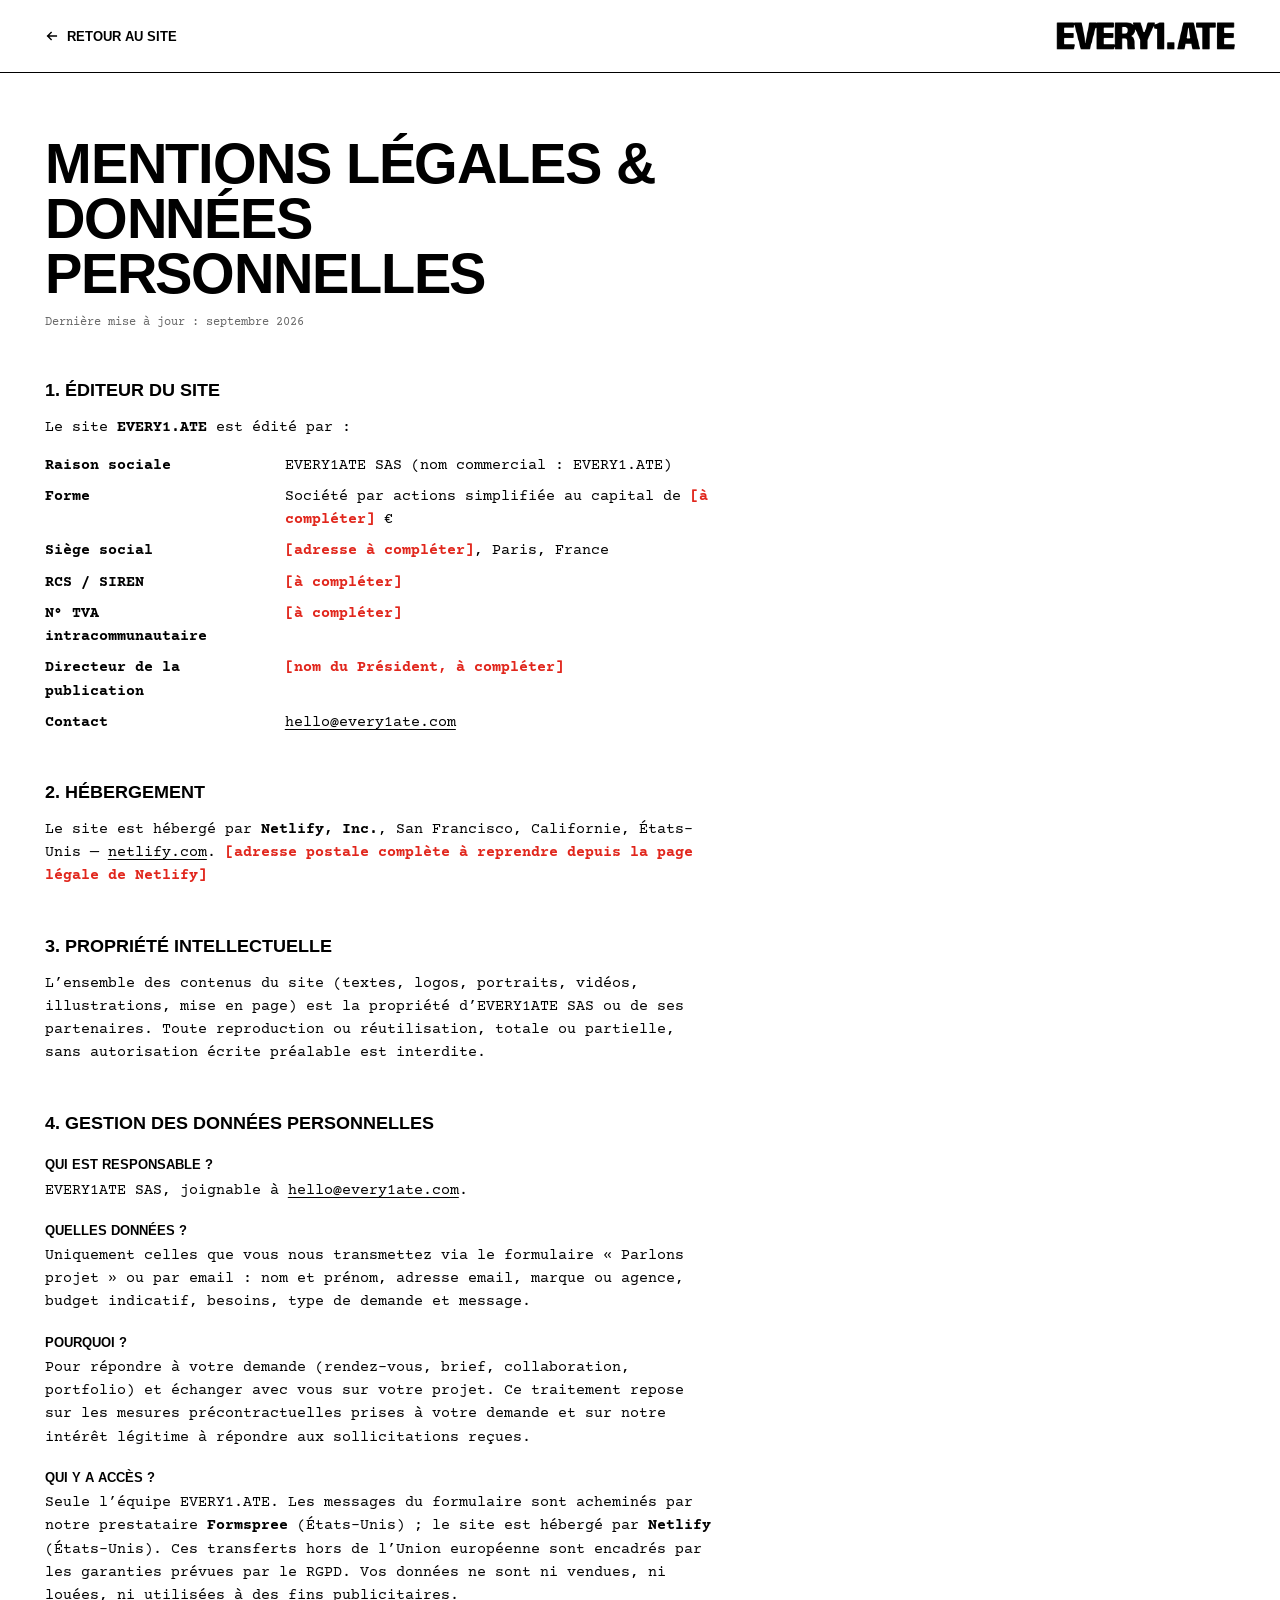
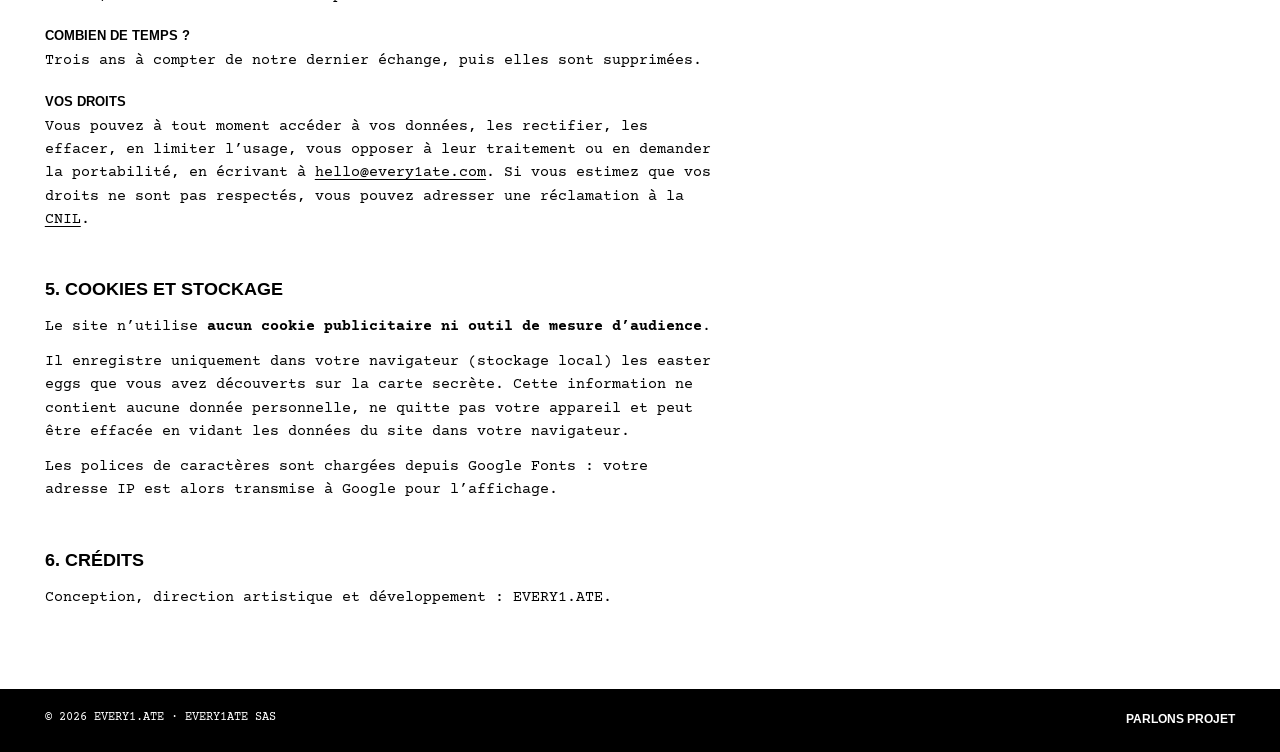
==== site/mentions-legales.html @ 23354b33 "Legal & privacy page, SEO/GEO foundations, optimized logos - mentions-legales.html (EVERY1ATE SAS, t" ====
<!DOCTYPE html>
<html lang="fr">
<head>
<meta charset="UTF-8">
<meta name="viewport" content="width=device-width, initial-scale=1.0, viewport-fit=cover">
<title>Mentions légales &amp; données personnelles — EVERY1.ATE</title>
<meta name="description" content="Mentions légales du site EVERY1.ATE (EVERY1ATE SAS) et politique de gestion des données personnelles.">
<meta name="robots" content="noindex, follow">
<link rel="canonical" href="https://every1ate.netlify.app/mentions-legales.html">
<meta name="theme-color" content="#000000">
<link rel="icon" type="image/png" href="assets/web/favicon-64.png">

<link rel="preconnect" href="https://fonts.googleapis.com">
<link rel="preconnect" href="https://fonts.gstatic.com" crossorigin>
<link href="https://fonts.googleapis.com/css2?family=Arimo:wght@400;700&family=Courier+Prime:wght@400;700&display=swap" rel="stylesheet">

<link rel="stylesheet" href="style.css">
</head>
<body class="legal-page">

<header class="legal-head">
  <a class="legal-back" href="./">
    <svg viewBox="0 0 16 16" aria-hidden="true" focusable="false"><path d="M13 8H3M7 4 3 8l4 4" fill="none" stroke="currentColor" stroke-width="1.6" stroke-linecap="square"/></svg>
    Retour au site
  </a>
  <a class="legal-logo" href="./"><img src="assets/web/logo-typo-b.webp" alt="EVERY1.ATE"></a>
</header>

<main class="legal">

  <h1>Mentions légales &amp; données personnelles</h1>
  <p class="legal-updated">Dernière mise à jour : septembre 2026</p>

  <section>
    <h2>1. Éditeur du site</h2>
    <p>Le site <strong>EVERY1.ATE</strong> est édité par :</p>
    <dl>
      <dt>Raison sociale</dt><dd>EVERY1ATE SAS (nom commercial : EVERY1.ATE)</dd>
      <dt>Forme</dt><dd>Société par actions simplifiée au capital de <span class="todo">[à compléter]</span> €</dd>
      <dt>Siège social</dt><dd><span class="todo">[adresse à compléter]</span>, Paris, France</dd>
      <dt>RCS / SIREN</dt><dd><span class="todo">[à compléter]</span></dd>
      <dt>N° TVA intracommunautaire</dt><dd><span class="todo">[à compléter]</span></dd>
      <dt>Directeur de la publication</dt><dd><span class="todo">[nom du Président, à compléter]</span></dd>
      <dt>Contact</dt><dd><a href="mailto:hello@every1ate.com">hello@every1ate.com</a></dd>
    </dl>
  </section>

  <section>
    <h2>2. Hébergement</h2>
    <p>Le site est hébergé par <strong>Netlify, Inc.</strong>, San Francisco, Californie, États-Unis — <a href="https://www.netlify.com" target="_blank" rel="noopener noreferrer">netlify.com</a>. <span class="todo">[adresse postale complète à reprendre depuis la page légale de Netlify]</span></p>
  </section>

  <section>
    <h2>3. Propriété intellectuelle</h2>
    <p>L’ensemble des contenus du site (textes, logos, portraits, vidéos, illustrations, mise en page) est la propriété d’EVERY1ATE SAS ou de ses partenaires. Toute reproduction ou réutilisation, totale ou partielle, sans autorisation écrite préalable est interdite.</p>
  </section>

  <section>
    <h2>4. Gestion des données personnelles</h2>

    <h3>Qui est responsable ?</h3>
    <p>EVERY1ATE SAS, joignable à <a href="mailto:hello@every1ate.com">hello@every1ate.com</a>.</p>

    <h3>Quelles données ?</h3>
    <p>Uniquement celles que vous nous transmettez via le formulaire « Parlons projet » ou par email : nom et prénom, adresse email, marque ou agence, budget indicatif, besoins, type de demande et message.</p>

    <h3>Pourquoi ?</h3>
    <p>Pour répondre à votre demande (rendez-vous, brief, collaboration, portfolio) et échanger avec vous sur votre projet. Ce traitement repose sur les mesures précontractuelles prises à votre demande et sur notre intérêt légitime à répondre aux sollicitations reçues.</p>

    <h3>Qui y a accès ?</h3>
    <p>Seule l’équipe EVERY1.ATE. Les messages du formulaire sont acheminés par notre prestataire <strong>Formspree</strong> (États-Unis) ; le site est hébergé par <strong>Netlify</strong> (États-Unis). Ces transferts hors de l’Union européenne sont encadrés par les garanties prévues par le RGPD. Vos données ne sont ni vendues, ni louées, ni utilisées à des fins publicitaires.</p>

    <h3>Combien de temps ?</h3>
    <p>Trois ans à compter de notre dernier échange, puis elles sont supprimées.</p>

    <h3>Vos droits</h3>
    <p>Vous pouvez à tout moment accéder à vos données, les rectifier, les effacer, en limiter l’usage, vous opposer à leur traitement ou en demander la portabilité, en écrivant à <a href="mailto:hello@every1ate.com">hello@every1ate.com</a>. Si vous estimez que vos droits ne sont pas respectés, vous pouvez adresser une réclamation à la <a href="https://www.cnil.fr" target="_blank" rel="noopener noreferrer">CNIL</a>.</p>
  </section>

  <section>
    <h2>5. Cookies et stockage</h2>
    <p>Le site n’utilise <strong>aucun cookie publicitaire ni outil de mesure d’audience</strong>.</p>
    <p>Il enregistre uniquement dans votre navigateur (stockage local) les easter eggs que vous avez découverts sur la carte secrète. Cette information ne contient aucune donnée personnelle, ne quitte pas votre appareil et peut être effacée en vidant les données du site dans votre navigateur.</p>
    <p>Les polices de caractères sont chargées depuis Google Fonts : votre adresse IP est alors transmise à Google pour l’affichage.</p>
  </section>

  <section>
    <h2>6. Crédits</h2>
    <p>Conception, direction artistique et développement : EVERY1.ATE.</p>
  </section>

</main>

<footer class="legal-foot">
  <p>© 2026 EVERY1.ATE · EVERY1ATE SAS</p>
  <a href="./#contact">Parlons projet</a>
</footer>

</body>
</html>
---- site/style.css ----
/* =========================================================
   EVERY1.ATE — STYLE
   Desktop = référence (> 480px)
   Mobile  = composition dédiée (<= 480px)
   ---------------------------------------------------------
   0. Base
   1. Hero
   2. Notre approche
   3. Transition EVERY1.ATE
   4. Footer + Marquee
   5. Formulaire
   6. Tablette (481px – 900px)
   7. Mobile (<= 480px)
   ========================================================= */


/* =========================================================
   0. BASE
   ========================================================= */

:root {
  --black: #000;
  --white: #fff;
  --cream: #f2f0ea;

  --font-title: "Arimo", Arial, Helvetica, sans-serif;
  --font-text: "Courier Prime", "Courier New", Courier, monospace;

  --gutter: clamp(20px, 3.5vw, 56px);
  --ease: cubic-bezier(.22, 1, .36, 1);

  /* Durées d'animation : courtes, pour guider sans ralentir */
  --t-fast: 200ms;
  --t-base: 300ms;

  /* Accents : fluo = action / attention · rouge = stylo */
  --fluo: #fff234;

  /* Texture papier (grain + légèrement froissé), générée en SVG : aucun fichier image */
  --paper: url("data:image/svg+xml,%3Csvg%20xmlns%3D'http%3A%2F%2Fwww.w3.org%2F2000%2Fsvg'%20width%3D'700'%20height%3D'700'%3E%3Cfilter%20id%3D'c'%20x%3D'0'%20y%3D'0'%20width%3D'100%25'%20height%3D'100%25'%20color-interpolation-filters%3D'sRGB'%3E%3CfeTurbulence%20type%3D'fractalNoise'%20baseFrequency%3D'.006'%20numOctaves%3D'5'%20seed%3D'11'%20stitchTiles%3D'stitch'%20result%3D't'%2F%3E%3CfeDiffuseLighting%20in%3D't'%20lighting-color%3D'%23fff'%20surfaceScale%3D'60'%3E%3CfeDistantLight%20azimuth%3D'225'%20elevation%3D'55'%2F%3E%3C%2FfeDiffuseLighting%3E%3CfeComponentTransfer%3E%3CfeFuncR%20type%3D'linear'%20slope%3D'0.1'%20intercept%3D'0.89'%2F%3E%3CfeFuncG%20type%3D'linear'%20slope%3D'0.1'%20intercept%3D'0.89'%2F%3E%3CfeFuncB%20type%3D'linear'%20slope%3D'0.1'%20intercept%3D'0.878'%2F%3E%3C%2FfeComponentTransfer%3E%3C%2Ffilter%3E%3Cfilter%20id%3D'g'%20x%3D'0'%20y%3D'0'%20width%3D'100%25'%20height%3D'100%25'%20color-interpolation-filters%3D'sRGB'%3E%3CfeTurbulence%20type%3D'fractalNoise'%20baseFrequency%3D'.8'%20numOctaves%3D'2'%20seed%3D'3'%20stitchTiles%3D'stitch'%2F%3E%3CfeColorMatrix%20values%3D'0%200%200%200%200%20%200%200%200%200%200%20%200%200%200%200%200%20%20-1%200%200%200%20.6'%2F%3E%3C%2Ffilter%3E%3Crect%20width%3D'700'%20height%3D'700'%20filter%3D'url(%23c)'%2F%3E%3Crect%20width%3D'700'%20height%3D'700'%20filter%3D'url(%23g)'%20opacity%3D'0.14'%2F%3E%3C%2Fsvg%3E") 0 0 / 700px 700px;
  --paper-color: #f4f3ef;
  --pen: #e1261c;
  --mark: var(--fluo);
  --font-hand: "Caveat", "Comic Sans MS", cursive;
}

*,
*::before,
*::after {
  box-sizing: border-box;
}

html {
  -webkit-text-size-adjust: 100%;
  text-size-adjust: 100%;
}

body {
  margin: 0;
  background: var(--white);
  color: var(--black);
  font-family: var(--font-text);
  -webkit-font-smoothing: antialiased;
  /* "clip" coupe le débordement horizontal SANS casser position: sticky */
  overflow-x: clip;
}

img,
video {
  display: block;
  max-width: 100%;
}

h1, h2, h3, p, ul {
  margin: 0;
  padding: 0;
  font-weight: inherit;
  font-size: inherit;
}

ul {
  list-style: none;
}

a {
  color: inherit;
  text-decoration: none;
}

button {
  font: inherit;
  color: inherit;
  background: none;
  border: 0;
  padding: 0;
  cursor: pointer;
}

:focus-visible {
  outline: 1px solid currentColor;
  outline-offset: 4px;
}

/* Texte lu par Google et les lecteurs d'écran, invisible à l'œil */
.sr-only {
  position: absolute;
  width: 1px;
  height: 1px;
  margin: -1px;
  padding: 0;
  overflow: hidden;
  clip: rect(0 0 0 0);
  white-space: nowrap;
  border: 0;
}

body.e1-form-open {
  overflow: hidden;
}

/* Flèche vectorielle (remplace le caractère ↗, affiché en emoji sur iPhone) */
.i-arrow {
  display: inline-block;
  width: .72em;
  height: .72em;
  margin-left: .28em;
  vertical-align: .02em;
  transition: transform var(--t-fast) var(--ease);
}

/* --- Indicateur de défilement --- */
.scroll-progress {
  position: fixed;
  top: 0;
  left: 0;
  z-index: 900;
  width: 100%;
  height: 3px;
  background: #fff234;
  mix-blend-mode: normal;
  transform: scaleX(0);
  transform-origin: 0 50%;
  pointer-events: none;
}

/* --- Apparition au scroll (une seule fois, discrète) --- */
@media (prefers-reduced-motion: no-preference) {
  .js [data-reveal] {
    opacity: 0;
    transform: translateY(14px);
    transition: opacity var(--t-base) ease, transform var(--t-base) var(--ease);
  }
  .js [data-reveal].is-in {
    opacity: 1;
    transform: none;
  }
}


/* =========================================================
   1. HERO
   ========================================================= */

.hero {
  position: relative;
  height: 100vh;
  height: 100svh;
  background: var(--black);
  color: var(--white);
}

.hero-stage {
  position: sticky;
  top: 0;
  height: 100vh;
  height: 100svh;
  overflow: hidden;
}

.hero-video::-webkit-media-controls,
.hero-video::-webkit-media-controls-start-playback-button,
.hero-video::-webkit-media-controls-overlay-play-button {
  display: none !important;
  -webkit-appearance: none;
}

.hero-video {
  position: absolute;
  inset: 0;
  width: 100%;
  height: 100%;
  object-fit: cover;
  pointer-events: none;
}

/* --- Effet négatif ---
   Logos, textes et CTA s'inversent selon la vidéo derrière eux.
   Appliqué aux CONTENEURS : un enfant d'un bloc avec z-index
   serait isolé de la vidéo et l'effet ne fonctionnerait pas. */

.hero-top,
.hero-logo,
.hero-statement,
.m-icon,
.m-typo {
  mix-blend-mode: difference;
}

/* --- Top bar --- */

.hero-top {
  position: absolute;
  top: 0;
  left: 0;
  right: 0;
  z-index: 3;
  display: flex;
  justify-content: space-between;
  align-items: flex-start;
  padding: clamp(18px, 2.2vw, 36px) var(--gutter) 0;
  font-family: var(--font-text);
  font-size: clamp(12px, 1vw, 16px);
  line-height: 1.3;
  text-transform: uppercase;
}

.hero-open {
  font-weight: 700;
  white-space: nowrap;
}

.hero-clock {
  padding-top: .7em;
  letter-spacing: .04em;
  white-space: pre;
}

/* --- Logo desktop --- */

.hero-logo {
  display: block;
  position: absolute;
  top: 50%;
  left: 50%;
  z-index: 2;
  width: clamp(150px, 12vw, 230px);
  transform: translate(-50%, -50%);
  text-align: center;
}

.hero-logo img {
  width: 100%;
  height: auto;
}

.hero-tagline {
  margin-top: .8em;
  font-family: var(--font-text);
  font-size: clamp(8px, .62vw, 11px);
  letter-spacing: .02em;
  white-space: nowrap;
}

/* --- Éléments mobiles : cachés sur desktop --- */

.m-icon,
.m-typo,
.m-bar {
  display: none;
}

/* --- Bas du hero --- */

.hero-bottom {
  position: absolute;
  left: 0;
  right: 0;
  bottom: 0;
  /* pas de z-index : sinon le statement serait isolé de la vidéo */
  display: flex;
  justify-content: space-between;
  align-items: flex-end;
  gap: 40px;
  padding: 0 var(--gutter) clamp(50px, 4vw, 70px);
}

.hero-statement {
  max-width: 54vw;
  font-family: var(--font-title);
  font-size: clamp(20px, 2.05vw, 34px);
  font-weight: 700;
  line-height: 1.08;
  letter-spacing: -.01em;
  text-transform: uppercase;
}

/* CTA principal : bouton blanc, texte noir gras, aucun arrondi.
   Survol : il passe en négatif (fond transparent, contour et texte blancs).
   Au scroll, il se détache et devient le CTA flottant (voir JS). */
.hero-cta {
  flex-shrink: 0;
  display: inline-flex;
  align-items: center;
  padding: .55em .8em .5em;
  border: 1px solid var(--white);
  border-radius: 0;
  background: var(--white);
  color: var(--black);
  font-family: var(--font-title);
  font-size: clamp(17px, 1.6vw, 26px);
  font-weight: 700;
  line-height: 1;
  text-transform: uppercase;
  white-space: nowrap;
}

.hero-cta:hover {
  background: transparent;
  color: var(--white);
}

/* Le bouton du hero s'efface quand sa version flottante prend le relais */
.hero-cta.is-detached {
  visibility: hidden;
}

.hero-cta:hover .i-arrow,
#e1-submit:hover .i-arrow {
  transform: translate(2px, -2px);
}

/* Retour visuel à l'appui (mobile compris) */
.hero-cta:active,
#e1-submit:active,
.e1-service:active span {
  transform: scale(.97);
}

.hero-cta,
#e1-submit {
  transition: background var(--t-fast) ease, color var(--t-fast) ease,
              transform 120ms ease, opacity var(--t-fast) ease;
}


/* =========================================================
   2. NOTRE APPROCHE
   ========================================================= */

.details {
  display: grid;
  grid-template-columns: minmax(0, 27fr) minmax(0, 21fr) minmax(0, 53fr);
  column-gap: clamp(40px, 6.3vw, 110px);
  padding: clamp(50px, 3.6vw, 64px) var(--gutter) clamp(70px, 6vw, 110px);
}

.col-title {
  margin-bottom: 1.1em;
  font-family: var(--font-title);
  font-size: clamp(19px, 1.65vw, 28px);
  font-weight: 700;
  line-height: 1;
  letter-spacing: -.01em;
  text-transform: uppercase;
}

.approche-text {
  font-size: clamp(13px, 1.02vw, 17px);
  line-height: 1.28;
}

.approche-text + .approche-text,
.note + .approche-text {
  margin-top: 1.28em;
}

/* --- Stylo rouge : entourer / souligner (tracé qui se dessine) --- */
.pen {
  position: relative;
  white-space: nowrap;
}

.pen-svg {
  position: absolute;
  left: -.35em;
  right: -.35em;
  top: -.32em;
  bottom: -.3em;
  width: calc(100% + .7em);
  height: calc(100% + .62em);
  overflow: visible;
  pointer-events: none;
}

.pen-svg-under {
  top: auto;
  bottom: -.38em;
  left: -.1em;
  width: calc(100% + .2em);
  height: .5em;
}

.pen-svg path,
.note-arrow path {
  fill: none;
  stroke: var(--pen);
  stroke-width: 1.8px;
  stroke-linecap: round;
  stroke-linejoin: round;
  vector-effect: non-scaling-stroke;
}

/* --- Annotations manuscrites --- */
.note {
  margin-top: .35em;
  padding-right: 4%;
  text-align: right;
  font-family: var(--font-hand);
  font-size: clamp(19px, 1.45vw, 24px);
  font-weight: 700;
  line-height: 1;
  color: var(--pen);
  transform: rotate(-3deg);
  transform-origin: 100% 50%;
}

.note-method {
  margin-top: 1.6em;
  line-height: 1.05;
}

.note-left {
  padding: 0 0 0 8%;
  text-align: left;
  transform: rotate(2deg);
  transform-origin: 0 50%;
}

.note-arrow {
  display: inline-block;
  width: 1.5em;
  height: 1.1em;
  margin-right: .2em;
  vertical-align: .05em;
  overflow: visible;
}

.note-inline {
  display: inline-block;
  margin-left: .5em;
  font-family: var(--font-hand);
  font-size: .9em;
  font-weight: 700;
  letter-spacing: 0;
  text-transform: none;
  color: var(--pen);
  transform: rotate(-4deg) translateY(-.1em);
}

@media (prefers-reduced-motion: no-preference) {
  .js .pen-svg path,
  .js [data-mark] .note-arrow path,
  .js .note .note-arrow path {
    stroke-dasharray: 1;
    stroke-dashoffset: 1;
    transition: stroke-dashoffset 650ms var(--ease) 700ms;
  }
  .js .is-in .pen-svg path,
  .js .note.is-in .note-arrow path {
    stroke-dashoffset: 0;
  }
  .js .note[data-mark] {
    opacity: 0;
    transition: opacity var(--t-base) ease 450ms;
  }
  .js .note[data-mark].is-in {
    opacity: 1;
  }
}

.approche-text b {
  font-weight: 700;
}

/* --- Surlignage : un "feutre" passe sur les mots clés ---
   Un fond de couleur dont la largeur passe de 0 % à 100 %.
   Sur plusieurs lignes, le trait avance ligne après ligne. */
.approche-text b {
  padding: 0 .12em;
  margin: 0 -.12em;
  background-image: linear-gradient(var(--mark), var(--mark));
  background-repeat: no-repeat;
  background-position: 0 0;
  background-size: 100% 100%;
}

@media (prefers-reduced-motion: no-preference) {
  .js .approche-text b {
    background-size: 0% 100%;
    transition: background-size 550ms var(--ease);
  }
  .js .approche-text.is-in b {
    background-size: 100% 100%;
  }
  .js .approche-text.is-in b:nth-of-type(2) {
    transition-delay: 350ms;
  }
}

.expertises {
  font-size: clamp(14px, 1.2vw, 20px);
  line-height: 1.3;
  text-transform: uppercase;
}

.expertises li + li {
  margin-top: .55em;
}

/* --- Expertises : survol (desktop) ou toucher (mobile) = détail + exemple --- */
.xp-toggle {
  display: flex;
  justify-content: space-between;
  align-items: flex-start;
  gap: 12px;
  width: 100%;
  padding: .4em 0;
  text-align: left;
  font: inherit;
  line-height: 1.3;
  text-transform: uppercase;
}

.xp-title {
  transition: transform var(--t-fast) var(--ease);
}

/* "+" qui devient "×" */
.xp-plus {
  position: relative;
  flex-shrink: 0;
  width: .7em;
  height: .7em;
  margin-top: .3em;
  transition: transform var(--t-base) var(--ease);
}

.xp-plus::before,
.xp-plus::after {
  content: "";
  position: absolute;
  left: 0;
  right: 0;
  top: 50%;
  height: 1.5px;
  margin-top: -.75px;
  background: currentColor;
}

.xp-plus::after {
  transform: rotate(90deg);
}

.xp.is-open .xp-plus {
  transform: rotate(45deg);
}

.xp.is-open .xp-title,
.xp-toggle:hover .xp-title {
  transform: translateX(6px);
}

/* Ouverture fluide : la ligne de grille passe de 0 à sa hauteur */
.xp-panel {
  display: grid;
  grid-template-rows: 0fr;
  transition: grid-template-rows var(--t-base) var(--ease);
}

.xp.is-open .xp-panel {
  grid-template-rows: 1fr;
}

.xp-inner {
  min-height: 0;
  overflow: hidden;
  font-size: .78em;
  line-height: 1.4;
  text-transform: none;
}

.xp-desc {
  padding-top: .3em;
}

.xp-example {
  margin-top: .8em;
  padding-left: .9em;
  border-left: 2px solid var(--pen);
}

.xp-label {
  font-family: var(--font-hand);
  font-size: 1.35em;
  font-weight: 700;
  color: var(--pen);
}

.xp-cta {
  display: inline-flex;
  align-items: center;
  margin: .9em 0 .8em;
  padding: .45em .7em .4em;
  background: var(--black);
  color: var(--white);
  font-family: var(--font-title);
  font-size: .95em;
  font-weight: 700;
  text-transform: uppercase;
  transition: background var(--t-fast) ease, transform 120ms ease;
}

.xp-cta:hover .i-arrow {
  transform: translate(2px, -2px);
}

.xp-cta:active {
  transform: scale(.97);
}

/* --- Logos : un peu de vie au survol --- */
@media (prefers-reduced-motion: no-preference) {
  .hero-logo:hover img {
    animation: e1-wobble 600ms ease-in-out;
  }

  .m-icon.is-tossed {
    animation: e1-toss 700ms var(--ease);
  }
}

/* la pile d'assiettes vacille */
@keyframes e1-wobble {
  0%, 100% { transform: rotate(0); }
  20%      { transform: rotate(-4deg); }
  45%      { transform: rotate(3deg); }
  70%      { transform: rotate(-1.5deg); }
}

/* le logo s'écrase et rebondit, posé sur le noir */
@keyframes e1-jelly {
  0%, 100% { transform: scale(1, 1); }
  25%      { transform: scale(1.02, .86); }
  50%      { transform: scale(.99, 1.06); }
  75%      { transform: scale(1.005, .98); }
}

/* coup de poêle : l'icône saute et fait un tour */
@keyframes e1-toss {
  0%   { rotate: 0deg;   translate: 0 0; }
  45%  { rotate: 200deg; translate: 0 -40px; }
  100% { rotate: 360deg; translate: 0 0; }
}

/* --- Brigade --- */

.col-brigade .col-title {
  /* aligne visuellement le titre avec les portraits */
  margin-bottom: .55em;
}

.brigade {
  display: grid;
  grid-template-columns: repeat(3, minmax(0, 1fr));
  column-gap: 4px;
  margin-left: -10px;
}

.member-photo {
  display: block;
  overflow: hidden;
  aspect-ratio: 225 / 295;
  background: var(--white);
}

/* --- Visage : calque aux proportions exactes du portrait,
   centré et rogné comme un "object-fit: cover" → les yeux et la
   bouche restent alignés à toutes les tailles d'écran. --- */
.face {
  position: absolute;
  top: 0;
  left: 50%;
  height: 100%;
  aspect-ratio: var(--ar);
  transform: translateX(-50%);
  transition: transform var(--t-base) var(--ease);
}

.face img {
  width: 100%;
  height: 100%;
}

.member-photo {
  position: relative;
}

.member-photo {
  background: transparent;
}

.face {
  mix-blend-mode: multiply;
}

.member-photo:hover .face {
  transform: translateX(-50%) scale(1.035);
}

/* Fenêtre ovale à bords doux posée sur l'œil / la bouche.
   --x --y : centre (en % du portrait) · --w --h : taille (en %) */
.eye,
.mouth {
  position: absolute;
  left: calc((var(--x) - var(--w) / 2) * 1%);
  top: calc((var(--y) - var(--h) / 2) * 1%);
  width: calc(var(--w) * 1%);
  height: calc(var(--h) * 1%);
  overflow: hidden;
  pointer-events: none;
  -webkit-mask-image: radial-gradient(closest-side, #000 68%, transparent);
  mask-image: radial-gradient(closest-side, #000 68%, transparent);
}

/* Copie du portrait, alignée pile sous la fenêtre */
.eye > span,
.mouth > span {
  position: absolute;
  left: calc((var(--w) / 2 - var(--x)) * 100% / var(--w));
  top: calc((var(--h) / 2 - var(--y)) * 100% / var(--h));
  width: calc(10000% / var(--w));
  height: calc(10000% / var(--h));
  background: var(--src) 0 0 / 100% 100% no-repeat;
}

/* Pupilles : la copie glisse de quelques pixels (--px, --py) */
.eye > span {
  transform: translate(var(--px, 0px), var(--py, 0px));
  transition: transform 140ms ease-out;
}

/* Paupière : descend puis remonte */
.eye::after {
  content: "";
  position: absolute;
  top: 0;
  left: 0;
  right: 0;
  height: 62%;
  /* peau blanche + trait de cils noir, au milieu de l'œil une fois fermé */
  background: linear-gradient(var(--white) 0 76%, var(--black) 76% 100%);
  transform: scaleY(0);
  transform-origin: 50% 0;
}

.face.is-blinking .eye::after {
  animation: e1-blink 240ms ease-in-out;
}

@keyframes e1-blink {
  0%, 100% { transform: scaleY(0); }
  40%, 60% { transform: scaleY(1); }
}

/* Bouche : s'étire et se referme, comme une phrase */
.mouth > span {
  transform-origin: calc(var(--x) * 1%) calc(var(--y) * 1%);
}

.face.is-talking .mouth > span {
  animation: e1-talk 560ms ease-in-out;
}

@keyframes e1-talk {
  0%, 100% { transform: scaleY(1); }
  20%      { transform: scaleY(1.38); }
  40%      { transform: scaleY(.9); }
  62%      { transform: scaleY(1.26); }
  82%      { transform: scaleY(.97); }
}

@media (prefers-reduced-motion: reduce) {
  .eye,
  .mouth {
    display: none;
  }
}

.member-name,
.member-aka,
.member-role {
  padding-left: 10px;
  text-transform: uppercase;
}

.member-name {
  margin-top: .7em;
  font-size: clamp(14px, 1.15vw, 19px);
  font-weight: 700;
}

.member-aka {
  margin-top: 1.4em;
  font-size: clamp(11px, .88vw, 14px);
}

.member-role {
  margin-top: 1.2em;
  font-size: clamp(13px, 1.15vw, 19px);
  line-height: 1.3;
}


/* =========================================================
   3. FOOTER — carte finale : logo · CTA · infos · marquee
   ========================================================= */

.footer {
  background: var(--black);
  color: var(--white);
}

/* --- Logo typographique, affiché tel quel (entier, sur papier) --- */
.logo-transition {
  padding: clamp(28px, 4vw, 64px) var(--gutter) clamp(20px, 2.6vw, 44px);
  background: var(--white);
  line-height: 0;
}

.logo-transition img {
  width: 100%;
  height: auto;
}

/* --- Bloc CTA --- */
.footer-cta {
  padding: clamp(48px, 6vw, 110px) var(--gutter) clamp(40px, 5vw, 80px);
}


.footer-title {
  display: block;
  text-align: left;
  font-family: var(--font-title);
  font-size: clamp(44px, 7.4vw, 132px);
  font-weight: 700;
  line-height: .92;
  letter-spacing: -.035em;
  text-transform: uppercase;
  transition: color var(--t-fast) ease;
}

.footer-title .i-arrow {
  width: .62em;
  height: .62em;
  margin-left: .12em;
  vertical-align: .04em;
}

.footer-title:hover {
  color: var(--fluo);
}

.footer-title:hover .i-arrow {
  transform: translate(6px, -6px);
}

.footer-mail {
  margin-top: clamp(26px, 2.8vw, 44px);
  display: flex;
  align-items: baseline;
  gap: 14px;
  font-family: var(--font-text);
  font-size: clamp(16px, 1.3vw, 21px);
  font-weight: 700;
}

.footer-mail a {
  transition: color var(--t-fast) ease;
}

.footer-mail a:hover {
  color: var(--fluo);
}

.copy-mail {
  padding: 3px 7px 2px;
  border: 1px solid rgba(255, 255, 255, .45);
  font-family: var(--font-title);
  font-size: 10px;
  font-weight: 400;
  letter-spacing: .04em;
  text-transform: uppercase;
  transition: background var(--t-fast) ease, color var(--t-fast) ease, border-color var(--t-fast) ease;
}

.copy-mail:hover,
.copy-mail.is-done {
  background: var(--fluo);
  border-color: var(--fluo);
  color: var(--black);
}


/* --- Infos --- */
.footer-main {
  display: flex;
  justify-content: space-between;
  align-items: baseline;
  flex-wrap: wrap;
  gap: 16px 40px;
  padding: 22px var(--gutter);
  border-top: 1px solid rgba(255, 255, 255, .18);
  font-family: var(--font-text);
  font-size: clamp(12px, .95vw, 15px);
  text-transform: uppercase;
}

.footer-links {
  display: flex;
  flex-wrap: wrap;
  gap: 10px 28px;
}

.footer-links a {
  transition: color var(--t-fast) ease;
}

.footer-links a:hover {
  color: var(--fluo);
}

.footer-meta {
  display: flex;
  gap: 28px;
  font-family: var(--font-text);
  font-size: .9em;
}

#footer-paris-clock {
  white-space: pre;
}

/* --- Marquee --- */

.e1-marquee {
  width: 100%;
  overflow: hidden;
  background: var(--black);
  padding: 14px 0 24px;
}

.e1-marquee-track {
  display: flex;
  width: max-content;
  animation: e1-scroll 75s linear infinite;
  will-change: transform;
}

.e1-marquee-group {
  display: flex;
  flex-shrink: 0;
  align-items: center;
}

.e1-marquee-text {
  display: block;
  flex-shrink: 0;
  font-family: var(--font-title);
  font-size: clamp(20px, 2.4vw, 40px);
  font-weight: 700;
  line-height: .95;
  color: var(--cream);
  white-space: nowrap;
  padding-right: 18vw;
}

@keyframes e1-scroll {
  from { transform: translateX(0); }
  to   { transform: translateX(-50%); }
}


/* =========================================================
   5. FORMULAIRE
   ========================================================= */

#e1-project-overlay {
  position: fixed;
  inset: 0;
  z-index: 1000;
  visibility: hidden;
  opacity: 0;
  pointer-events: none;
  transition: opacity 180ms ease, visibility 180ms ease;
}

#e1-project-overlay.is-open {
  visibility: visible;
  opacity: 1;
  pointer-events: auto;
}

.e1-project-backdrop {
  position: absolute;
  inset: 0;
  background: rgba(0, 0, 0, .08);
}

.e1-project-panel {
  position: absolute;
  top: 0;
  right: 0;
  width: min(100%, clamp(580px, 40vw, 760px));
  height: 100vh;
  height: 100dvh;
  padding: 22px 34px;
  background: var(--paper-color) var(--paper);
  color: var(--black);
  overflow-y: auto;
  overscroll-behavior: contain;
  transform: translateX(100%);
  transition: transform 380ms var(--ease);
  box-shadow: -15px 0 40px rgba(0, 0, 0, .10);
}

#e1-project-overlay.is-open .e1-project-panel {
  transform: translateX(0);
}

.e1-form-top {
  display: flex;
  justify-content: space-between;
  align-items: flex-start;
  margin-bottom: 20px;
}

.e1-form-kicker {
  font-family: var(--font-text);
  font-size: 11px;
  font-weight: 700;
  text-transform: uppercase;
}

.e1-form-close {
  font-family: var(--font-title);
  font-size: 14px;
  transition: opacity 180ms ease;
}

.e1-form-close:hover {
  opacity: .6;
}

.e1-form-title {
  margin: 0 0 12px;
  font-family: var(--font-title);
  font-size: clamp(46px, 3.8vw, 68px);
  font-weight: 700;
  line-height: .88;
  letter-spacing: -.045em;
  text-transform: uppercase;
}

.e1-form-intro {
  max-width: 500px;
  margin: 0 0 22px;
  font-family: var(--font-text);
  font-size: 12px;
  line-height: 1.3;
}

.e1-form-grid {
  display: grid;
  grid-template-columns: minmax(0, 1fr) minmax(0, 1fr);
  column-gap: 28px;
  row-gap: 14px;
}

.e1-field {
  min-width: 0;
}

.e1-full {
  grid-column: 1 / -1;
}

.e1-field label,
.e1-services-label {
  display: block;
  margin-bottom: 5px;
  font-family: var(--font-title);
  font-size: 10px;
  line-height: 1;
  text-transform: uppercase;
}

.e1-field input,
.e1-field textarea,
.e1-field select {
  display: block;
  width: 100%;
  padding: 4px 0 7px;
  border: 0;
  border-bottom: 1px solid var(--black);
  border-radius: 0;
  outline: 0;
  background: transparent;
  color: var(--black);
  font-family: var(--font-text);
  font-size: 16px; /* 16px évite le zoom auto sur iPhone */
  appearance: none;
  -webkit-appearance: none;
}

.e1-field input:focus,
.e1-field textarea:focus,
.e1-field select:focus {
  border-bottom-width: 2px;
}

.e1-field textarea {
  height: 64px;
  resize: none;
}

.e1-select {
  position: relative;
}

.e1-select::after {
  content: "";
  position: absolute;
  right: 4px;
  bottom: 14px;
  width: 6px;
  height: 6px;
  border-right: 1.5px solid currentColor;
  border-bottom: 1.5px solid currentColor;
  transform: rotate(45deg);
  pointer-events: none;
}

/* --- Validation instantanée --- */
.e1-field input,
.e1-field textarea,
.e1-field select {
  transition: border-color var(--t-fast) ease;
}

.e1-field label {
  position: relative;
}

/* Coche dessinée en CSS (pas d'emoji) */
.e1-field.is-valid label::after {
  content: "";
  display: inline-block;
  width: 4px;
  height: 8px;
  margin-left: 8px;
  border-right: 1.5px solid currentColor;
  border-bottom: 1.5px solid currentColor;
  transform: rotate(45deg) translateY(-2px);
  animation: e1-check var(--t-fast) var(--ease) both;
}

@keyframes e1-check {
  from { opacity: 0; transform: rotate(45deg) translateY(-2px) scale(.4); }
  to   { opacity: 1; transform: rotate(45deg) translateY(-2px) scale(1); }
}

.e1-field.is-invalid input,
.e1-field.is-invalid textarea,
.e1-field.is-invalid select {
  border-bottom-style: dashed;
}

.e1-field-error {
  display: block;
  margin-top: 5px;
  font-family: var(--font-text);
  font-size: 10px;
  opacity: 0;
  transform: translateY(-3px);
  transition: opacity var(--t-fast) ease, transform var(--t-fast) ease;
}

.e1-field.is-invalid .e1-field-error {
  opacity: 1;
  transform: none;
}

.e1-services-header {
  display: flex;
  align-items: baseline;
  flex-wrap: wrap;
  gap: 8px;
  margin-bottom: 8px;
}

.e1-services-label {
  margin-bottom: 0;
}

.e1-services-help {
  font-family: var(--font-text);
  font-size: 9px;
  opacity: .5;
}

.e1-services {
  display: flex;
  flex-wrap: wrap;
  gap: 6px;
}

.e1-service {
  position: relative;
  cursor: pointer;
}

.e1-service input {
  position: absolute;
  opacity: 0;
  pointer-events: none;
}

.e1-service span {
  display: inline-block;
  transition: background var(--t-fast) ease, color var(--t-fast) ease, transform 120ms ease;
  padding: 6px 9px;
  border: 1px solid var(--black);
  background: var(--white);
  color: var(--black);
  font-family: var(--font-title);
  font-size: 9px;
  line-height: 1;
  text-transform: uppercase;
}

.e1-service input:checked + span {
  background: var(--black);
  color: var(--white);
}

.e1-service input:focus-visible + span {
  outline: 1px solid var(--black);
  outline-offset: 2px;
}

#e1-services-error,
#e1-form-error {
  display: none;
  margin-top: 7px;
  font-family: var(--font-text);
  font-size: 10px;
}

#e1-services-error.is-visible,
#e1-form-error.is-visible {
  display: block;
}

#e1-submit {
  display: inline-flex;
  align-items: baseline;
  margin-top: 18px;
  font-family: var(--font-title);
  font-size: clamp(27px, 2.2vw, 38px);
  text-decoration: underline;
  text-decoration-thickness: 1px;
  text-underline-offset: 6px;
  text-transform: uppercase;
}

#e1-submit:hover {
  opacity: .75;
}

/* Chargement : points animés, sans emoji */
#e1-submit.is-loading .i-arrow {
  display: none;
}

#e1-submit.is-loading .e1-submit-label::after {
  content: "...";
  display: inline-block;
  width: 0;
  overflow: hidden;
  vertical-align: bottom;
  animation: e1-dots 900ms steps(4) infinite;
}

@keyframes e1-dots {
  to { width: 1.1em; }
}

#e1-submit:disabled {
  opacity: .4;
}

.e1-form-privacy {
  max-width: 430px;
  margin-top: 10px;
  font-family: var(--font-text);
  font-size: 9px;
  line-height: 1.25;
  opacity: .5;
}

.e1-success {
  position: absolute;
  inset: 0;
  z-index: 20;
  display: flex;
  flex-direction: column;
  padding: 22px 34px 32px;
  background: var(--black);
  color: var(--white);
  transform: translateX(100%);
  pointer-events: none;
  transition: transform 400ms var(--ease);
}

.e1-project-panel.is-success {
  overflow: hidden;
}

.e1-project-panel.is-success .e1-success {
  transform: translateX(0);
  pointer-events: auto;
}

.e1-success-top {
  display: flex;
  justify-content: flex-end;
}

.e1-success-content {
  max-width: 580px;
  margin: auto 0;
}

.e1-success-thanks {
  margin: 0 0 42px;
  font-family: var(--font-title);
  font-size: clamp(72px, 7vw, 120px);
  font-weight: 400;
  line-height: .8;
  letter-spacing: -.055em;
}

.e1-success-title {
  margin-bottom: 28px;
  font-family: var(--font-title);
  font-size: clamp(26px, 2.8vw, 46px);
  line-height: .95;
  letter-spacing: -.035em;
}

.e1-success-copy {
  max-width: 510px;
  font-family: var(--font-text);
  font-size: 14px;
  line-height: 1.35;
}

.e1-success-delay {
  margin-top: 22px;
  font-family: var(--font-text);
  font-size: 12px;
  opacity: .6;
}


/* =========================================================
   6. TABLETTE (481px – 900px)
   Les 3 colonnes deviennent 2 + la brigade en pleine largeur.
   ========================================================= */

@media (min-width: 481px) and (max-width: 900px) {

  .details {
    grid-template-columns: minmax(0, 1fr) minmax(0, 1fr);
    row-gap: 64px;
  }

  .col-brigade {
    grid-column: 1 / -1;
  }

  .approche-text { font-size: 14px; }
  .expertises    { font-size: 15px; }
  .member-name,
  .member-role   { font-size: 15px; }
  .member-aka    { font-size: 12px; }

  .hero-statement { max-width: 60vw; }

}

/* =========================================================
   BRIGADE EN LIGNES (≤ 900px)
   1 profil = 1 ligne : portrait à gauche, texte à droite.
   ========================================================= */

@media (max-width: 900px) {

  .brigade {
    display: block;
    margin-left: 0;
  }

  .member {
    display: grid;
    grid-template-columns: minmax(0, 40%) minmax(0, 1fr);
    grid-template-rows: auto auto 1fr;
    column-gap: clamp(16px, 4vw, 32px);
    align-items: start;
    padding: 14px 0;
  }

  .member-photo {
    grid-row: 1 / -1;
    width: 100%;
  }

  .member-name,
  .member-aka,
  .member-role {
    grid-column: 2;
    padding-left: 0;
  }

  .member-name { margin-top: 0; }
}


/* =========================================================
   7. MOBILE (<= 480px)
   ========================================================= */

@media (max-width: 480px) {

  :root {
    --gutter: 20px;
    --bar-h: 56px;
  }

  /* ---------- HERO ---------- */

  /* La section est plus haute que l'écran : la scène reste
     "collée" en haut le temps de l'animation, puis repart
     naturellement avec le scroll. Aucun blocage. */
  .hero {
    height: 175vh;
    height: 175svh;
  }

  .hero-logo {
    display: none;
  }

  .hero-top {
    padding-top: 18px;
    font-size: 11px;
  }

  .hero-clock {
    padding-top: 0;
  }

  /* Icône : position de départ (au-dessus de la typo) */
  .m-icon {
    display: block;
    position: absolute;
    top: 0;
    left: 50%;
    z-index: 5;
    width: 40vw;
    max-width: 190px;
    height: auto;
    transform-origin: 50% 0;
    transform: translate(-50%, calc(50svh - 100% - 24px));
    will-change: transform;
  }

  /* Logo typographique + tagline */
  .m-typo {
    display: block;
    position: absolute;
    top: 50%;
    left: 50%;
    z-index: 2;
    width: 74vw;
    max-width: 340px;
    transform: translateX(-50%);
    text-align: center;
  }

  .m-typo img {
    width: 100%;
    height: auto;
  }

  .m-typo .hero-tagline {
    font-size: 10px;
  }

  /* Mini-barre noire de transition */
  .m-bar {
    display: flex;
    justify-content: space-between;
    align-items: center;
    position: absolute;
    top: 0;
    left: 0;
    right: 0;
    z-index: 4;
    height: var(--bar-h);
    padding: 0 var(--gutter);
    background: var(--black);
    transform: translateY(-100%);
    will-change: transform;
  }

  .m-bar-open {
    font-family: var(--font-text);
    font-size: 10px;
    font-weight: 700;
    text-transform: uppercase;
    white-space: nowrap;
  }

  .m-bar-clock {
    font-family: var(--font-text);
    font-size: 11px;
    letter-spacing: .04em;
    text-transform: uppercase;
    white-space: pre;
  }

  /* Bas du hero : statement puis CTA, empilés */
  .hero-bottom {
    flex-direction: column;
    align-items: flex-start;
    gap: 22px;
    padding-bottom: max(34px, env(safe-area-inset-bottom));
  }

  .hero-statement {
    max-width: none;
    font-size: clamp(22px, 6.4vw, 28px);
    line-height: 1.08;
  }

  /* CTA visible dès l'arrivée, pleine largeur : facile à toucher */
  .hero-cta {
    align-self: stretch;
    justify-content: space-between;
    font-size: 17px;
    padding: .85em 1em .8em;
  }

  /* État de départ de l'animation (statement seulement) */
  @media (prefers-reduced-motion: no-preference) {
    .js .hero-statement {
      opacity: 0;
      transform: translateY(18px);
    }
  }

  /* Sans animation : hero sur un seul écran, tout visible */
  @media (prefers-reduced-motion: reduce) {
    .hero {
      height: 100svh;
    }
    .m-typo {
      top: 44%;
    }
    .m-icon {
      transform: translate(-50%, calc(44svh - 100% - 24px));
    }
  }

  /* ---------- NOTRE APPROCHE ---------- */

  .details {
    display: block;
    padding: 56px var(--gutter) 72px;
  }

  .col + .col {
    margin-top: 64px;
  }

  .col-title {
    margin-bottom: 20px;
    font-size: 24px;
  }

  .col-brigade .col-title {
    margin-bottom: 24px;
  }

  .approche-text {
    font-size: 15px;
    line-height: 1.38;
  }

  .expertises {
    font-size: 16px;
  }

  .expertises li + li {
    margin-top: .3em;
  }

  /* Brigade : lignes (voir bloc ≤ 900px), tailles mobiles */
  .member-name {
    font-size: 17px;
  }

  .member-aka {
    margin-top: 6px;
    font-size: 12px;
  }

  .member-role {
    margin-top: 14px;
    font-size: 14px;
  }

  /* ---------- FOOTER ---------- */

  .logo-transition {
    padding: 32px var(--gutter) 22px;
  }

  .footer-cta {
    padding: 44px var(--gutter) 36px;
  }

  .footer-title {
    font-size: clamp(40px, 12.5vw, 54px);
  }

  .footer-mail {
    justify-content: space-between;
    font-size: 17px;
  }

  .footer-main {
    flex-direction: column;
    align-items: flex-start;
    gap: 18px;
    padding: 20px var(--gutter);
  }

  .footer-links {
    gap: 10px 22px;
    font-size: 13px;
  }

  .footer-meta {
    width: 100%;
    justify-content: space-between;
    font-size: 11px;
  }

  .e1-marquee {
    padding: 12px 0 max(22px, env(safe-area-inset-bottom));
  }

  .e1-marquee-text {
    font-size: 26px;
    padding-right: 22vw;
  }

  .float-cta {
    font-size: 13px;
    padding: 12px 14px 11px;
  }

  .note {
    font-size: 21px;
  }

  /* ---------- FORMULAIRE ---------- */

  .e1-project-panel {
    width: 100%;
    padding: 18px var(--gutter) 32px;
    box-shadow: none;
  }

  .e1-form-title {
    font-size: 48px;
  }

  .e1-form-intro {
    font-size: 13px;
  }

  .e1-form-grid {
    grid-template-columns: minmax(0, 1fr);
    row-gap: 18px;
  }

  .e1-field label,
  .e1-services-label {
    font-size: 11px;
  }

  .e1-service span {
    padding: 8px 10px;
    font-size: 10px;
  }

  .e1-success {
    padding: 18px var(--gutter) 32px;
  }
}


/* =========================================================
   EMPILEMENT — chaque grande partie glisse sur la précédente
   Une carte reste "collée" quand son BAS atteint le bas de
   l'écran (top calculé en JS : --stick), la suivante passe
   par-dessus. Aucun blocage du scroll.
   ========================================================= */

.js .stack-card {
  position: sticky;
  top: var(--stick, 0px);
}

.hero.stack-card   { z-index: 1; }
main.stack-card    { z-index: 2; background: var(--white); }
.footer.stack-card { z-index: 3; }

main.stack-card,
.footer.stack-card {
  box-shadow: 0 -18px 40px -14px rgba(0, 0, 0, .45);
}


/* =========================================================
   CTA FLOTTANT — visible entre le hero et le footer
   ========================================================= */

.float-cta {
  position: fixed;
  right: max(18px, env(safe-area-inset-right));
  bottom: max(18px, env(safe-area-inset-bottom));
  z-index: 800;
  display: inline-flex;
  align-items: center;
  padding: 12px 16px 11px;
  border: 1px solid var(--white);
  background: var(--white);
  color: var(--black);
  font-family: var(--font-title);
  font-size: 14px;
  font-weight: 700;
  line-height: 1;
  text-transform: uppercase;
  /* négatif : noir sur les fonds clairs, blanc sur les fonds sombres */
  mix-blend-mode: difference;
  transform-origin: 0 0;
  visibility: hidden;
  opacity: 0;
  transition: opacity var(--t-fast) ease, visibility 0s linear var(--t-fast);
}

.float-cta.is-visible {
  visibility: visible;
  opacity: 1;
  transition: opacity var(--t-fast) ease;
}

.float-cta:hover .i-arrow {
  transform: translate(2px, -2px);
}


/* =========================================================
   NOTIFICATION (copie email, easter eggs)
   ========================================================= */

.toast {
  position: fixed;
  left: 50%;
  bottom: max(22px, env(safe-area-inset-bottom));
  z-index: 1100;
  max-width: calc(100% - 40px);
  padding: 11px 16px 10px;
  background: var(--black);
  color: var(--fluo);
  font-family: var(--font-text);
  font-size: 13px;
  font-weight: 700;
  text-transform: uppercase;
  text-align: center;
  opacity: 0;
  transform: translate(-50%, 12px);
  pointer-events: none;
  transition: opacity var(--t-fast) ease, transform var(--t-fast) var(--ease);
}

.toast.is-visible {
  opacity: 1;
  transform: translate(-50%, 0);
}


/* =========================================================
   EASTER EGG : mode négatif ("contre-pied")
   ========================================================= */

html.is-negative {
  filter: invert(1);
}


/* =========================================================
   EASTER EGGS
   ========================================================= */

/* --- Mots cliquables : petit indice au survol --- */
[data-egg] {
  cursor: pointer;
}

.approche-text b[data-egg]:hover,
.approche-text b[data-egg]:focus-visible {
  text-decoration: underline wavy var(--pen) 1px;
  text-underline-offset: 3px;
  outline: none;
}

.pen[data-egg]:hover .pen-svg path,
.pen[data-egg]:focus-visible .pen-svg path {
  stroke-width: 3px;
}

.pen[data-egg]:focus-visible {
  outline: none;
}

.note-psst {
  margin: -.4em 0 1.1em;
  padding: 0;
  font-size: clamp(17px, 1.2vw, 20px);
  transform: rotate(-1.5deg);
}

.open-carte {
  font: inherit;
  color: inherit;
  text-decoration: underline;
  text-decoration-thickness: 1.5px;
  text-underline-offset: 3px;
}

.open-carte-footer {
  font-family: var(--font-hand);
  font-size: 1.35em;
  line-height: .8;
  font-weight: 700;
  color: var(--pen);
  text-decoration: none;
  text-transform: none;
}

/* --- Notification avec action --- */
.toast.has-action {
  pointer-events: auto;
}

.toast-action {
  margin-left: 12px;
  padding: 4px 8px 3px;
  background: var(--white);
  color: var(--black);
  font-family: var(--font-title);
  font-size: 11px;
  font-weight: 700;
  text-transform: uppercase;
}

/* --- 1. Coup de feu : un bandeau traverse l'écran, la page tremble --- */
html.is-rush .scroll-progress {
  height: 6px;
}

.rush-banner {
  position: fixed;
  left: -5vw;
  right: -5vw;
  top: 50%;
  z-index: 945;
  padding: 12px 0 8px;
  background: var(--black);
  color: var(--fluo);
  transform: translateY(-50%) rotate(-4deg) scaleY(0);
  pointer-events: none;
  overflow: hidden;
  transition: transform 260ms var(--ease);
}

html.is-rush .rush-banner {
  transform: translateY(-50%) rotate(-4deg) scaleY(1);
}

.rush-track {
  display: flex;
  width: max-content;
  font-family: var(--font-title);
  font-size: clamp(34px, 7vw, 96px);
  font-weight: 700;
  line-height: 1;
  text-transform: uppercase;
  white-space: nowrap;
  animation: e1-scroll 3.2s linear infinite;
}

.rush-track span {
  padding-right: .5em;
}

/* 2e bandeau : la marque, en diagonale opposée */
.rush-banner-2 {
  top: 34%;
  padding: 10px 0 8px;
  background: var(--white);
  transform: translateY(-50%) rotate(5deg) scaleY(0);
  transition-delay: 120ms;
}

html.is-rush .rush-banner-2 {
  transform: translateY(-50%) rotate(5deg) scaleY(1);
}

.rush-track-2 {
  animation-direction: reverse;
  animation-duration: 4.2s;
}

.rush-track-2 span {
  display: block;
  padding-right: 4vw;
}

.rush-track-2 img {
  display: block;
  height: clamp(34px, 6vw, 80px);
  width: auto;
}

/* --- La brigade en cuisine : écran LCD façon Game & Watch --- */
.rush-crew {
  position: fixed;
  left: 50%;
  bottom: max(16px, env(safe-area-inset-bottom));
  z-index: 946;
  width: min(640px, calc(100vw - 24px));
  padding: 10px;
  border-radius: 14px;
  background: #1c1c1c;
  box-shadow: 0 16px 40px rgba(0, 0, 0, .35);
  transform: translate(-50%, calc(100% + 40px));
  transition: transform 380ms var(--ease);
  pointer-events: none;
}

html.is-rush .rush-crew {
  transform: translate(-50%, 0);
}

.crew-screen {
  display: grid;
  grid-template-columns: repeat(3, 1fr);
  gap: 4px;
  padding: 10px 8px 6px;
  border-radius: 6px;
  /* écran LCD gris-vert */
  background: #c7ccb4;
  box-shadow: inset 0 0 0 2px rgba(0, 0, 0, .25);
}

.crew-fig {
  position: relative;
}

/* la tête repose sur le cou du stickman */
.crew-head {
  position: relative;
  z-index: 2;
  display: block;
  width: 42%;
  height: auto;
  margin: 0 auto;
  mix-blend-mode: multiply;
  transform: translateX(0) scale(.25);
  transform-origin: 50% 100%;
}

html.is-rush .crew-head {
  animation: e1-grow 520ms cubic-bezier(.3, 1.6, .5, 1) 380ms both,
             e1-bob 360ms steps(1) 900ms infinite;
}

.crew-body {
  display: block;
  width: 100%;
  height: auto;
  /* le cou est à 66/160 de la hauteur du corps (= 50,8 % de sa largeur) */
  margin-top: -49%;
}

.crew-body line,
.crew-body polyline,
.crew-body path {
  fill: none;
  stroke: #111;
  stroke-width: 5;
  stroke-linecap: round;
  stroke-linejoin: round;
}

.crew-body .thick { stroke-width: 7; }
.crew-body .fill { fill: #111; stroke: none; }
.crew-body .steam path { stroke-width: 2.5; }

.crew-name {
  display: block;
  margin-top: 2px;
  text-align: center;
  font-family: var(--font-text);
  font-size: 11px;
  font-weight: 700;
  color: #111;
  text-transform: uppercase;
}

.crew-body g {
  transform-box: fill-box;
}

.crew-body .leg-l,
.crew-body .leg-r   { transform-origin: 50% 0; }
.crew-body .arm     { transform-origin: 0 0; }

/* Animations image par image (steps) : l'esprit Game & Watch */
html.is-rush .crew-body .leg-l { animation: gw-leg 360ms steps(1) infinite; }
html.is-rush .crew-body .leg-r { animation: gw-leg 360ms steps(1) 180ms infinite; }
html.is-rush .crew-body .arm-l { animation: gw-arm-l 480ms steps(1) infinite; }

html.is-rush .tool-pan   { animation: gw-flip 480ms steps(1) infinite; }
html.is-rush .tool-pan .food { animation: gw-food 480ms steps(1) infinite; transform-box: fill-box; }
html.is-rush .tool-knife { animation: gw-chop 260ms steps(1) infinite; }
html.is-rush .tool-spoon { animation: gw-stir 400ms steps(1) infinite; }
html.is-rush .crew-body .steam { animation: gw-steam 400ms steps(1) infinite; }

@keyframes e1-grow {
  from { transform: scale(.25); }
  to   { transform: scale(1); }
}

@keyframes e1-bob {
  0%   { translate: 0 0; }
  50%  { translate: 0 -3px; }
}

@keyframes gw-leg {
  0%   { transform: rotate(0deg); }
  50%  { transform: rotate(14deg); }
}

@keyframes gw-arm-l {
  0%   { transform: rotate(0deg); }
  50%  { transform: rotate(-22deg); }
}

@keyframes gw-flip {
  0%   { transform: rotate(0deg); }
  50%  { transform: rotate(-16deg); }
}

@keyframes gw-food {
  0%   { transform: translateY(0); }
  50%  { transform: translateY(-26px) rotate(180deg); }
}

@keyframes gw-chop {
  0%   { transform: rotate(-14deg); }
  50%  { transform: rotate(12deg); }
}

@keyframes gw-stir {
  0%   { transform: rotate(-8deg) translateX(0); }
  50%  { transform: rotate(8deg) translateX(3px); }
}

@keyframes gw-steam {
  0%   { opacity: 1; }
  50%  { opacity: .25; }
}

@media (max-width: 480px) {
  .rush-crew {
    padding: 7px;
    border-radius: 10px;
  }
  .crew-name {
    font-size: 9px;
  }
}

@media (prefers-reduced-motion: reduce) {
  html.is-rush .crew-head {
    animation: none;
    transform: none;
  }
}

@media (prefers-reduced-motion: no-preference) {
  html.is-rush main.stack-card,
  html.is-rush .hero-stage {
    animation: e1-shake 180ms linear 6;
  }
}

@keyframes e1-shake {
  0%, 100% { translate: 0 0; }
  25%      { translate: -3px 1px; }
  50%      { translate: 2px -1px; }
  75%      { translate: -1px 2px; }
}

/* --- 2. Plat du jour : ticket de cuisine --- */
.ticket {
  position: fixed;
  left: max(18px, env(safe-area-inset-left));
  bottom: max(18px, env(safe-area-inset-bottom));
  z-index: 950;
  width: min(300px, calc(100% - 36px));
  padding: 16px 16px 20px;
  background: var(--paper-color) var(--paper);
  color: var(--black);
  font-family: var(--font-text);
  font-size: 12px;
  line-height: 1.35;
  box-shadow: 0 10px 30px rgba(0, 0, 0, .28);
  /* bord bas déchiré (dents de scie) */
  -webkit-mask: linear-gradient(#000 0 0) top / 100% calc(100% - 8px) no-repeat,
                conic-gradient(from -45deg at bottom, #0000, #000 1deg 89deg, #0000 90deg) bottom / 12px 8px repeat-x;
  mask: linear-gradient(#000 0 0) top / 100% calc(100% - 8px) no-repeat,
        conic-gradient(from -45deg at bottom, #0000, #000 1deg 89deg, #0000 90deg) bottom / 12px 8px repeat-x;
  transform: translateY(calc(100% + 40px)) rotate(-2deg);
  visibility: hidden;
  transition: transform 420ms var(--ease), visibility 0s linear 420ms;
}

.ticket.is-open {
  transform: rotate(-2deg);
  visibility: visible;
  transition: transform 420ms var(--ease);
}

.ticket-head {
  display: flex;
  justify-content: space-between;
  padding-bottom: 8px;
  border-bottom: 1px dashed var(--black);
  font-weight: 700;
}

.ticket-meta {
  margin: 8px 0 12px;
  font-size: 11px;
  white-space: pre;
}

.ticket-kicker {
  font-family: var(--font-hand);
  font-size: 22px;
  font-weight: 700;
  line-height: 1;
  color: var(--pen);
}

.ticket-dish {
  margin: 2px 0 12px;
  font-family: var(--font-title);
  font-size: 22px;
  font-weight: 700;
  line-height: 1;
  text-transform: uppercase;
}

.ticket-lines {
  margin: 0;
  padding: 10px 0;
  border-top: 1px dashed var(--black);
  border-bottom: 1px dashed var(--black);
}

.ticket-lines dt {
  font-weight: 700;
  text-transform: uppercase;
  font-size: 10px;
}

.ticket-lines dd {
  margin: 0 0 6px;
}

.ticket-actions {
  display: flex;
  flex-direction: row-reverse;
  justify-content: space-between;
  align-items: center;
  margin-top: 12px;
}

.ticket-order {
  display: inline-flex;
  align-items: center;
  padding: 9px 12px 8px;
  background: var(--black);
  color: var(--white);
  font-family: var(--font-title);
  font-size: 13px;
  font-weight: 700;
  text-transform: uppercase;
  transition: transform 120ms ease;
}

.ticket-order:active {
  transform: scale(.97);
}

.ticket-close {
  font-family: var(--font-title);
  font-size: 20px;
  line-height: 1;
  padding: 4px 6px;
}

/* --- 3. Pluie d'assiettes --- */
.plate-rain {
  position: fixed;
  inset: 0;
  z-index: 940;
  overflow: hidden;
  pointer-events: none;
}

.plate-rain img {
  position: absolute;
  top: 0;
  height: auto;
  filter: drop-shadow(0 6px 8px rgba(0, 0, 0, .25));
  will-change: transform;
}

/* --- Clin d'œil : une seule paupière --- */
.eye.is-winking::after {
  animation: e1-blink 420ms ease-in-out;
}

/* --- 5. Mode croquis : carnet de brief --- */
html.is-sketch main.stack-card {
  background:
    linear-gradient(90deg, transparent 26px, rgba(225, 38, 28, .45) 26px 27px, transparent 27px),
    repeating-linear-gradient(#fffdf6 0 29px, #cddff0 29px 30px);
}

html.is-sketch main :is(p, li, h2, h3, .xp-title, .xp-cta) {
  font-family: var(--font-hand) !important;
  color: var(--pen);
}

html.is-sketch main :is(.approche-text, .xp-toggle, .member-role, .member-aka, .member-name) {
  font-size: 1.25em;
  line-height: 1.15;
}

html.is-sketch main .col-title {
  font-size: 2.1em;
  text-decoration: line-through var(--pen) 2px;
}

html.is-sketch main .col-title::after {
  content: " v2 ?";
  font-size: .6em;
  text-decoration: none;
  display: inline-block;
  transform: rotate(-6deg);
}

html.is-sketch .member-photo {
  box-shadow: 0 0 0 6px #fff, 0 3px 12px rgba(0, 0, 0, .25);
  transform: rotate(-2.5deg);
}

html.is-sketch .member:nth-child(2) .member-photo {
  transform: rotate(2deg);
}

html.is-sketch .approche-text b {
  background-image: none;
  text-decoration: underline wavy var(--pen) 1.5px;
}

/* Mobile : notification en bas à droite, juste au-dessus du CTA flottant
   (zone naturelle du pouce, main droite) */
@media (max-width: 480px) {
  .toast {
    left: auto;
    right: 14px;
    bottom: calc(max(18px, env(safe-area-inset-bottom)) + 58px);
    max-width: calc(100% - 28px);
    text-align: left;
    transform: translateY(12px);
  }
  .toast.is-visible {
    transform: none;
  }
  .toast.has-action {
    display: flex;
    align-items: center;
    gap: 10px;
  }
  .toast-action {
    flex-shrink: 0;
    padding: 10px 12px 9px;
  }
}

/* =========================================================
   BRIGADE — la fiche de chaque chef (s'ouvre en grand)
   ========================================================= */

.member-insta {
  display: inline-block;
  margin-top: .5em;
  padding-left: 10px;
  font-family: var(--font-text);
  font-size: clamp(11px, .85vw, 13px);
  text-decoration: underline;
  text-underline-offset: 3px;
}

.member-insta:hover {
  color: var(--pen);
}

.member-more {
  display: inline-flex;
  align-items: center;
  margin-top: 1.1em;
  padding: 0 0 0 10px;
  font-family: var(--font-title);
  font-size: clamp(11px, .85vw, 13px);
  font-weight: 700;
  text-transform: uppercase;
}

.member-more:hover .i-arrow {
  transform: translate(2px, -2px);
}

/* Le contenu reste dans la page (source de la fiche) mais n'est pas affiché ici */
.member-fiche {
  display: none;
}

@media (max-width: 900px) {
  .member {
    grid-template-rows: auto auto auto auto auto 1fr;
  }

  .member-insta,
  .member-more {
    grid-column: 2;
    justify-self: start;
    padding-left: 0;
  }

  /* bouton "Voir la fiche" bien visible, juste sous le texte */
  .member-more {
    margin-top: 14px;
    padding: 11px 14px 10px;
    border: 1.5px solid var(--black);
    font-size: 13px;
  }
}

.chef {
  position: fixed;
  inset: 0;
  z-index: 990;
  visibility: hidden;
  pointer-events: none;
}

.chef.is-open {
  visibility: visible;
}

.chef.is-open .chef-bubble {
  pointer-events: auto;
}

/* Panneau fixe (seul le contenu change) — esprit "sélection de joueur" */
.chef-bubble {
  position: fixed;
  right: max(24px, env(safe-area-inset-right));
  top: 50%;
  width: min(400px, calc(100vw - 48px));
  max-height: 84dvh;
  overflow-y: auto;
  overscroll-behavior: contain;
  padding: 14px 18px 18px;
  border: 2px solid var(--black);
  background: var(--paper-color) var(--paper);
  color: var(--black);
  box-shadow: 7px 7px 0 var(--black);
  opacity: 0;
  transform: translate(24px, -50%);
  transition: opacity var(--t-fast) ease, transform var(--t-base) var(--ease);
}

.chef.is-open .chef-bubble {
  opacity: 1;
  transform: translate(0, -50%);
}

/* Mobile : panneau en bas de l'écran, à portée de pouce */
@media (max-width: 640px) {
  .chef-bubble {
    left: 0;
    right: 0;
    top: auto;
    bottom: 0;
    width: auto;
    max-height: 62dvh;
    padding: 12px var(--gutter) max(20px, env(safe-area-inset-bottom));
    border-width: 2px 0 0;
    box-shadow: 0 -10px 30px rgba(0, 0, 0, .25);
    transform: translateY(100%);
  }

  .chef.is-open .chef-bubble {
    transform: none;
  }
}

/* En-tête "sélection de joueur" : 3 emplacements */
.chef-top {
  display: flex;
  align-items: center;
  gap: 10px;
  padding-bottom: 12px;
  border-bottom: 1px solid var(--black);
}

.chef-tabs {
  display: flex;
  gap: 6px;
}

.chef-tab {
  width: 40px;
  height: 48px;
  overflow: hidden;
  border: 1.5px solid transparent;
  opacity: .45;
  transition: opacity var(--t-fast) ease, border-color var(--t-fast) ease, transform 120ms ease;
}

.chef-tab img {
  width: 100%;
  height: 100%;
  object-fit: cover;
  mix-blend-mode: multiply;
}

.chef-tab:hover {
  opacity: .8;
}

.chef-tab.is-active {
  opacity: 1;
  border-color: var(--black);
}

.chef-tab:active {
  transform: scale(.94);
}

.chef-kicker {
  margin-left: auto;
  font-family: var(--font-text);
  font-size: 11px;
  font-weight: 700;
  text-transform: uppercase;
}

.chef-close {
  font-family: var(--font-title);
  font-size: 24px;
  line-height: 1;
  padding: 4px 6px;
}

.chef-name {
  margin-top: 14px;
  font-family: var(--font-title);
  font-size: 34px;
  font-weight: 700;
  line-height: .95;
  letter-spacing: -.02em;
  text-transform: uppercase;
}

.chef-aka-line {
  display: flex;
  flex-wrap: wrap;
  gap: 4px 14px;
  margin-top: 8px;
  font-family: var(--font-title);
  font-size: 13px;
  font-weight: 700;
  text-transform: uppercase;
}

.chef-link {
  transition: color var(--t-fast) ease;
}

.chef-link:hover {
  color: var(--pen);
}

.chef-handle {
  font-family: var(--font-text);
  text-transform: none;
  text-decoration: underline;
  text-underline-offset: 3px;
}

.chef-role {
  margin-top: .7em;
  padding-bottom: .8em;
  border-bottom: 1px solid var(--black);
  font-family: var(--font-title);
  font-size: 15px;
  font-weight: 700;
  line-height: 1.1;
  text-transform: uppercase;
}

.chef-fiche {
  margin: 4px 0 0;
}

.chef-fiche dt {
  margin-top: 12px;
  font-family: var(--font-title);
  font-size: 11px;
  font-weight: 700;
  text-transform: uppercase;
}

.chef-fiche dd {
  margin: .25em 0 0;
  font-family: var(--font-text);
  font-size: 13px;
  line-height: 1.38;
}

/* le visage sélectionné est "encadré", comme un joueur choisi */
.member.is-selected .member-photo {
  outline: 2px solid var(--black);
  outline-offset: 4px;
}


/* =========================================================
   LA CARTE SECRÈTE
   ========================================================= */

.carte {
  position: fixed;
  right: max(18px, env(safe-area-inset-right));
  bottom: max(18px, env(safe-area-inset-bottom));
  z-index: 960;
  width: min(360px, calc(100% - 36px));
  max-height: calc(100dvh - 36px);
  overflow-y: auto;
  padding: 18px 18px 16px;
  background: var(--paper-color) var(--paper);
  color: var(--black);
  font-family: var(--font-text);
  box-shadow: 0 14px 40px rgba(0, 0, 0, .3);
  transform: translateY(24px);
  opacity: 0;
  visibility: hidden;
  transition: transform var(--t-base) var(--ease), opacity var(--t-fast) ease, visibility 0s linear var(--t-base);
}

.carte.is-open {
  transform: none;
  opacity: 1;
  visibility: visible;
  transition: transform var(--t-base) var(--ease), opacity var(--t-fast) ease;
}

.carte-head {
  display: flex;
  align-items: baseline;
  gap: 12px;
  padding-bottom: 10px;
  border-bottom: 1px solid var(--black);
}

.carte-title {
  font-family: var(--font-title);
  font-size: 20px;
  font-weight: 700;
  text-transform: uppercase;
}

.carte-count {
  margin-left: auto;
  font-size: 12px;
}

.carte-close {
  font-family: var(--font-title);
  font-size: 20px;
  line-height: 1;
}

.carte-section {
  margin: 14px 0 4px;
  font-family: var(--font-hand);
  font-size: 21px;
  font-weight: 700;
  line-height: 1;
  color: var(--pen);
}

/* "Coup de feu ................ ?" */
.carte-item {
  display: flex;
  align-items: baseline;
  width: 100%;
  padding: 3px 0;
  font-family: var(--font-text);
  font-size: 14px;
  text-align: left;
  transition: transform var(--t-fast) var(--ease);
}

.carte-item::after {
  content: "?";
  order: 3;
  margin-left: 6px;
  font-weight: 700;
}

.carte-item span {
  order: 1;
}

.carte-item::before {
  content: "";
  order: 2;
  flex: 1;
  margin: 0 6px;
  border-bottom: 1.5px dotted currentColor;
  transform: translateY(-3px);
}

.carte-item.is-found::after {
  content: "";
  width: 5px;
  height: 10px;
  margin: 0 3px 0 8px;
  border-right: 2px solid var(--pen);
  border-bottom: 2px solid var(--pen);
  transform: rotate(45deg) translateY(-3px);
}

.carte-item:hover {
  transform: translateX(4px);
}

.carte-hint {
  margin-top: 14px;
  padding-top: 10px;
  border-top: 1px dashed var(--black);
  font-size: 11px;
  line-height: 1.35;
  opacity: .75;
}

/* Marquee : pause au survol / au toucher, pour lire tranquillement */
.e1-marquee:hover .e1-marquee-track,
.e1-marquee.is-paused .e1-marquee-track {
  animation-play-state: paused;
}

@media (max-width: 480px) {
  .carte {
    left: 12px;
    right: 12px;
    bottom: max(12px, env(safe-area-inset-bottom));
    width: auto;
  }
}

/* Sans animations : pas de pluie */
@media (prefers-reduced-motion: reduce) {
  .plate-rain { display: none; }
}


/* =========================================================
   PAGE MENTIONS LÉGALES
   ========================================================= */

.legal-page {
  background: var(--white);
}

.legal-head {
  display: flex;
  justify-content: space-between;
  align-items: center;
  gap: 20px;
  padding: 22px var(--gutter);
  border-bottom: 1px solid var(--black);
}

.legal-back {
  display: inline-flex;
  align-items: center;
  gap: 8px;
  font-family: var(--font-title);
  font-size: 13px;
  font-weight: 700;
  text-transform: uppercase;
}

.legal-back svg {
  width: 14px;
  height: 14px;
}

.legal-logo img {
  width: clamp(120px, 14vw, 200px);
  height: auto;
}

.legal {
  max-width: 760px;
  padding: clamp(36px, 5vw, 72px) var(--gutter) 80px;
  font-family: var(--font-text);
  font-size: 15px;
  line-height: 1.55;
}

.legal h1 {
  font-family: var(--font-title);
  font-size: clamp(32px, 4.4vw, 56px);
  font-weight: 700;
  line-height: .98;
  letter-spacing: -.02em;
  text-transform: uppercase;
}

.legal-updated {
  margin-top: 12px;
  font-size: 12px;
  opacity: .6;
}

.legal section {
  margin-top: 44px;
}

.legal h2 {
  margin-bottom: 12px;
  font-family: var(--font-title);
  font-size: 18px;
  font-weight: 700;
  text-transform: uppercase;
}

.legal h3 {
  margin: 18px 0 4px;
  font-family: var(--font-title);
  font-size: 13px;
  font-weight: 700;
  text-transform: uppercase;
}

.legal p + p {
  margin-top: .8em;
}

.legal dl {
  display: grid;
  grid-template-columns: minmax(0, 220px) minmax(0, 1fr);
  gap: 8px 20px;
  margin: 14px 0 0;
}

.legal dt {
  font-weight: 700;
}

.legal dd {
  margin: 0;
}

.legal a {
  text-decoration: underline;
  text-underline-offset: 3px;
}

.legal .todo {
  color: var(--pen);
  font-weight: 700;
}

.legal-foot {
  display: flex;
  justify-content: space-between;
  gap: 16px;
  padding: 22px var(--gutter) max(26px, env(safe-area-inset-bottom));
  background: var(--black);
  color: var(--white);
  font-family: var(--font-text);
  font-size: 12px;
  text-transform: uppercase;
}

.legal-foot a {
  font-family: var(--font-title);
  font-weight: 700;
}

@media (max-width: 560px) {
  .legal dl {
    grid-template-columns: 1fr;
    gap: 2px;
  }
  .legal dd {
    margin-bottom: 10px;
  }
}


/* =========================================================
   ACCESSIBILITÉ : animations réduites
   ========================================================= */

@media (prefers-reduced-motion: reduce) {
  .e1-marquee-track {
    animation: none;
  }

  *,
  *::before,
  *::after {
    transition-duration: .01ms !important;
  }
}
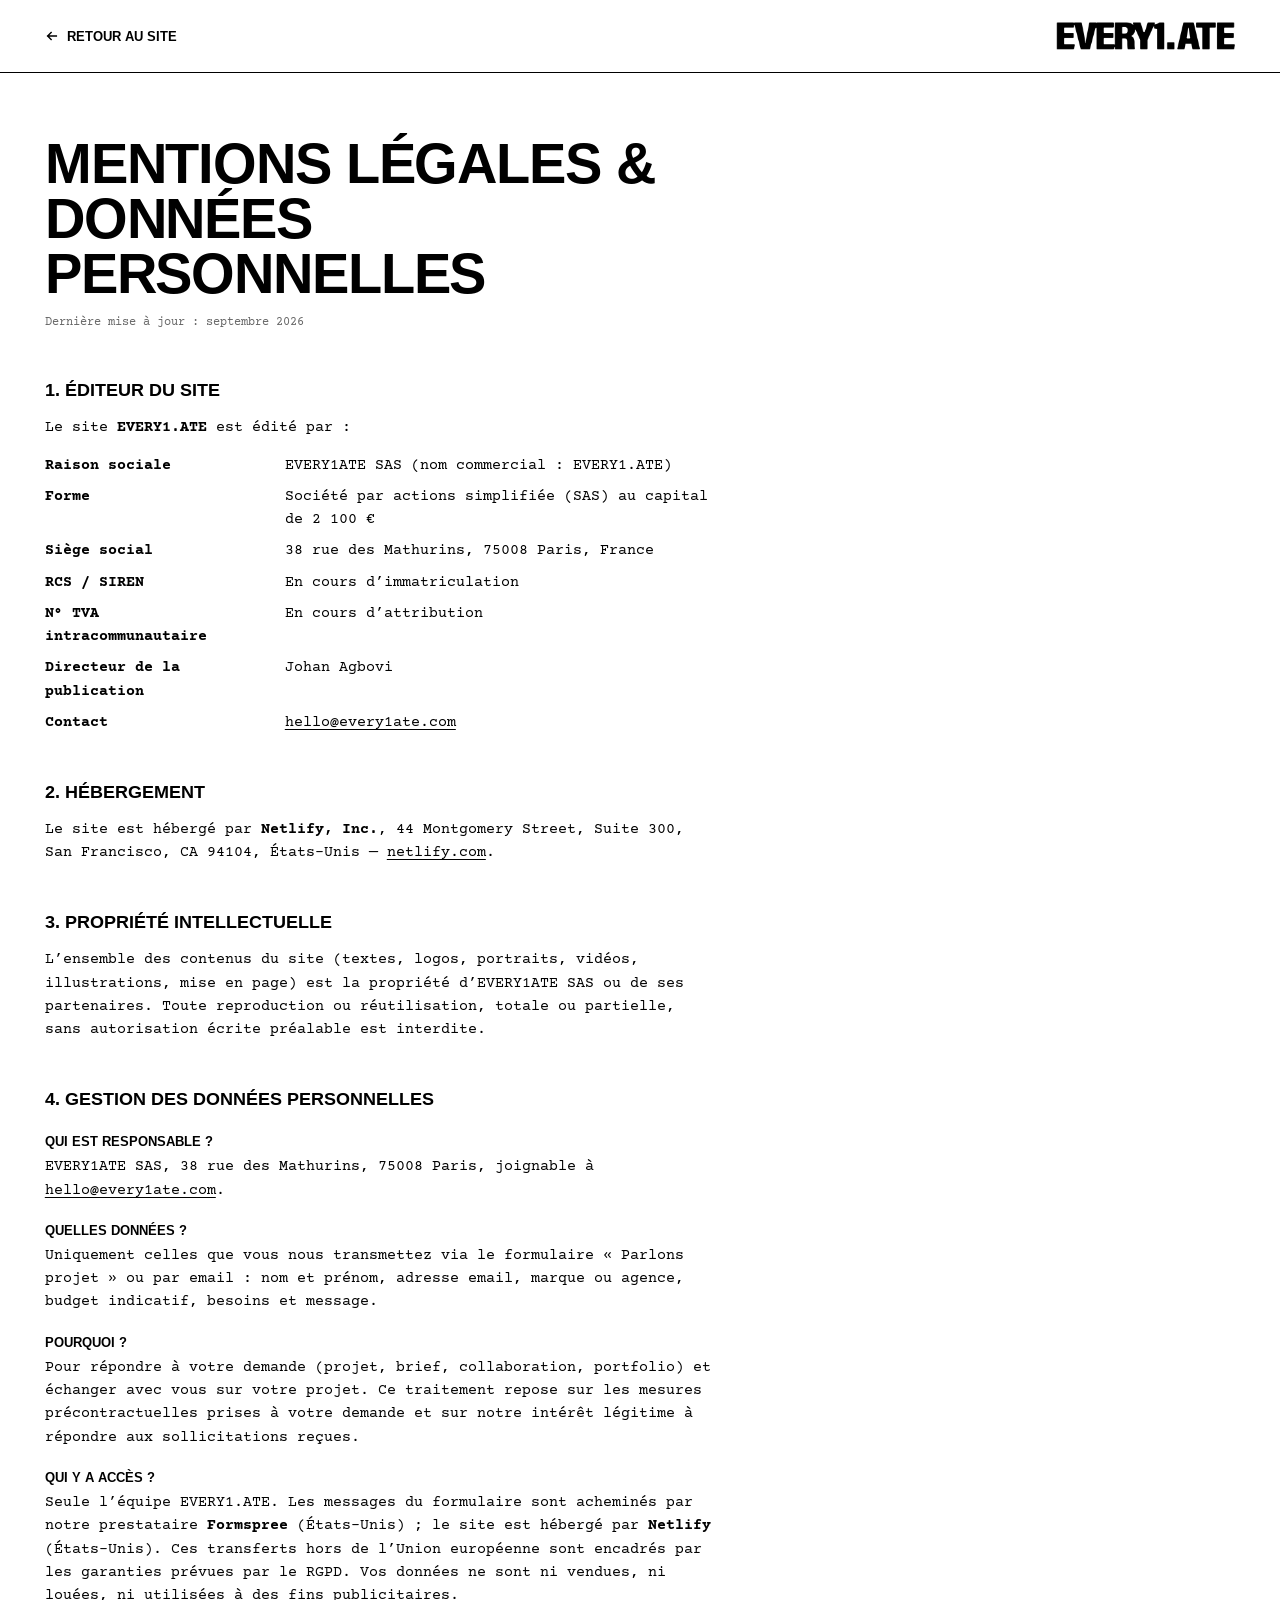
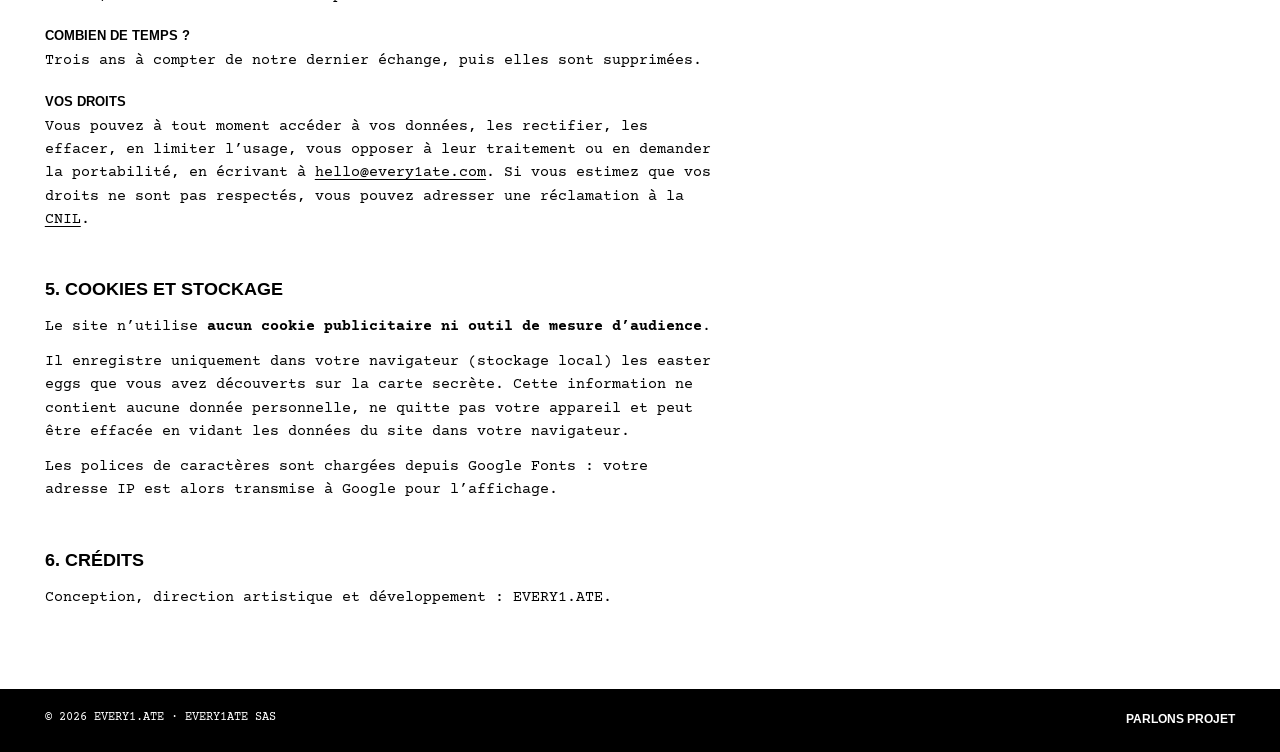
==== commit d368b421: "Full-screen FIFA-style player card, simpler form, completed legal notice - Desktop profile: near ful" ====
--- a/site/mentions-legales.html
+++ b/site/mentions-legales.html
@@ -36,18 +36,18 @@
     <p>Le site <strong>EVERY1.ATE</strong> est édité par :</p>
     <dl>
       <dt>Raison sociale</dt><dd>EVERY1ATE SAS (nom commercial : EVERY1.ATE)</dd>
-      <dt>Forme</dt><dd>Société par actions simplifiée au capital de <span class="todo">[à compléter]</span> €</dd>
-      <dt>Siège social</dt><dd><span class="todo">[adresse à compléter]</span>, Paris, France</dd>
-      <dt>RCS / SIREN</dt><dd><span class="todo">[à compléter]</span></dd>
-      <dt>N° TVA intracommunautaire</dt><dd><span class="todo">[à compléter]</span></dd>
-      <dt>Directeur de la publication</dt><dd><span class="todo">[nom du Président, à compléter]</span></dd>
+      <dt>Forme</dt><dd>Société par actions simplifiée (SAS) au capital de 2&nbsp;100&nbsp;€</dd>
+      <dt>Siège social</dt><dd>38 rue des Mathurins, 75008 Paris, France</dd>
+      <dt>RCS / SIREN</dt><dd>En cours d’immatriculation</dd>
+      <dt>N° TVA intracommunautaire</dt><dd>En cours d’attribution</dd>
+      <dt>Directeur de la publication</dt><dd>Johan Agbovi</dd>
       <dt>Contact</dt><dd><a href="mailto:hello@every1ate.com">hello@every1ate.com</a></dd>
     </dl>
   </section>
 
   <section>
     <h2>2. Hébergement</h2>
-    <p>Le site est hébergé par <strong>Netlify, Inc.</strong>, San Francisco, Californie, États-Unis — <a href="https://www.netlify.com" target="_blank" rel="noopener noreferrer">netlify.com</a>. <span class="todo">[adresse postale complète à reprendre depuis la page légale de Netlify]</span></p>
+    <p>Le site est hébergé par <strong>Netlify, Inc.</strong>, 44 Montgomery Street, Suite 300, San Francisco, CA 94104, États-Unis — <a href="https://www.netlify.com" target="_blank" rel="noopener noreferrer">netlify.com</a>.</p>
   </section>
 
   <section>
@@ -59,13 +59,13 @@
     <h2>4. Gestion des données personnelles</h2>
 
     <h3>Qui est responsable ?</h3>
-    <p>EVERY1ATE SAS, joignable à <a href="mailto:hello@every1ate.com">hello@every1ate.com</a>.</p>
+    <p>EVERY1ATE SAS, 38 rue des Mathurins, 75008 Paris, joignable à <a href="mailto:hello@every1ate.com">hello@every1ate.com</a>.</p>
 
     <h3>Quelles données ?</h3>
-    <p>Uniquement celles que vous nous transmettez via le formulaire « Parlons projet » ou par email : nom et prénom, adresse email, marque ou agence, budget indicatif, besoins, type de demande et message.</p>
+    <p>Uniquement celles que vous nous transmettez via le formulaire « Parlons projet » ou par email : nom et prénom, adresse email, marque ou agence, budget indicatif, besoins et message.</p>
 
     <h3>Pourquoi ?</h3>
-    <p>Pour répondre à votre demande (rendez-vous, brief, collaboration, portfolio) et échanger avec vous sur votre projet. Ce traitement repose sur les mesures précontractuelles prises à votre demande et sur notre intérêt légitime à répondre aux sollicitations reçues.</p>
+    <p>Pour répondre à votre demande (projet, brief, collaboration, portfolio) et échanger avec vous sur votre projet. Ce traitement repose sur les mesures précontractuelles prises à votre demande et sur notre intérêt légitime à répondre aux sollicitations reçues.</p>
 
     <h3>Qui y a accès ?</h3>
     <p>Seule l’équipe EVERY1.ATE. Les messages du formulaire sont acheminés par notre prestataire <strong>Formspree</strong> (États-Unis) ; le site est hébergé par <strong>Netlify</strong> (États-Unis). Ces transferts hors de l’Union européenne sont encadrés par les garanties prévues par le RGPD. Vos données ne sont ni vendues, ni louées, ni utilisées à des fins publicitaires.</p>
--- a/site/style.css
+++ b/site/style.css
@@ -1078,6 +1078,17 @@
   font-family: var(--font-text);
   font-size: 12px;
   line-height: 1.3;
+}
+
+.e1-form-alt {
+  margin: -12px 0 22px;
+  font-family: var(--font-text);
+  font-size: 12px;
+}
+
+.e1-form-alt a {
+  text-decoration: underline;
+  text-underline-offset: 3px;
 }
 
 .e1-form-grid {
@@ -2426,39 +2437,219 @@
   pointer-events: auto;
 }
 
-/* Panneau fixe (seul le contenu change) — esprit "sélection de joueur" */
+/* Fiche joueur : quasi plein écran sur desktop (seul le contenu change) */
+.chef-backdrop {
+  position: absolute;
+  inset: 0;
+  background: rgba(0, 0, 0, .6);
+  opacity: 0;
+  transition: opacity var(--t-base) ease;
+}
+
+.chef.is-open .chef-backdrop {
+  opacity: 1;
+  pointer-events: auto;
+}
+
 .chef-bubble {
   position: fixed;
-  right: max(24px, env(safe-area-inset-right));
-  top: 50%;
-  width: min(400px, calc(100vw - 48px));
-  max-height: 84dvh;
+  top: max(3vh, 16px);
+  bottom: max(3vh, 16px);
+  left: max(3vw, 16px);
+  right: max(3vw, 16px);
   overflow-y: auto;
   overscroll-behavior: contain;
-  padding: 14px 18px 18px;
+  padding: 18px clamp(56px, 5vw, 80px) 28px;
   border: 2px solid var(--black);
   background: var(--paper-color) var(--paper);
   color: var(--black);
-  box-shadow: 7px 7px 0 var(--black);
+  box-shadow: 10px 10px 0 var(--black);
   opacity: 0;
-  transform: translate(24px, -50%);
+  transform: scale(.97);
   transition: opacity var(--t-fast) ease, transform var(--t-base) var(--ease);
 }
 
 .chef.is-open .chef-bubble {
   opacity: 1;
-  transform: translate(0, -50%);
+  transform: none;
+}
+
+/* Flèches pour changer de joueur, sur les côtés */
+.chef-arrow {
+  position: absolute;
+  top: 50%;
+  z-index: 2;
+  display: inline-flex;
+  width: 44px;
+  height: 44px;
+  align-items: center;
+  justify-content: center;
+  border: 2px solid var(--black);
+  background: var(--paper-color);
+  transform: translateY(-50%);
+  transition: background var(--t-fast) ease, color var(--t-fast) ease;
+}
+
+.chef-arrow svg {
+  width: 18px;
+  height: 18px;
+}
+
+.chef-arrow:hover {
+  background: var(--black);
+  color: var(--white);
+}
+
+.chef-prev { left: 8px; }
+.chef-next { right: 8px; }
+
+.chef-layout {
+  display: grid;
+  grid-template-columns: minmax(0, 40%) minmax(0, 1fr);
+  gap: clamp(24px, 3.4vw, 60px);
+  align-items: start;
+  margin-top: 22px;
+}
+
+/* La tête en grand, avec un badge façon carte FIFA */
+.chef-visual {
+  position: sticky;
+  top: 0;
+}
+
+.chef-portrait {
+  width: 100%;
+  max-height: 74vh;
+  object-fit: contain;
+  object-position: top center;
+  mix-blend-mode: multiply;
+}
+
+.chef-badge {
+  position: absolute;
+  top: 10px;
+  left: 10px;
+  z-index: 2;
+  display: flex;
+  flex-direction: column;
+  align-items: center;
+  padding: 8px 12px 6px;
+  border: 2px solid var(--black);
+  background: var(--paper-color);
+  font-family: var(--font-title);
+  font-weight: 700;
+  line-height: 1;
+}
+
+.chef-overall {
+  font-size: 40px;
+  letter-spacing: -.03em;
+}
+
+.chef-pos {
+  margin-top: 2px;
+  font-size: 13px;
+}
+
+/* Diagramme des points forts */
+.chef-stats {
+  display: grid;
+  grid-template-columns: minmax(0, 230px) minmax(0, 1fr);
+  gap: 10px 32px;
+  align-items: center;
+  margin: 22px 0 6px;
+  padding-bottom: 18px;
+  border-bottom: 1px solid var(--black);
+}
+
+.chef-radar {
+  width: 100%;
+  height: auto;
+  overflow: visible;
+}
+
+.chef-radar .ring {
+  fill: none;
+  stroke: rgba(0, 0, 0, .18);
+  stroke-width: 1;
+}
+
+.chef-radar .axis {
+  stroke: rgba(0, 0, 0, .18);
+  stroke-width: 1;
+}
+
+.chef-radar .shape {
+  fill: rgba(255, 242, 52, .75);
+  stroke: var(--black);
+  stroke-width: 2;
+  stroke-linejoin: round;
+  transform-origin: 130px 118px;
+  animation: e1-radar 420ms var(--ease) both;
+}
+
+.chef-radar .dot {
+  fill: var(--black);
+}
+
+.chef-radar text {
+  font-family: var(--font-title);
+  font-size: 13px;
+  font-weight: 700;
+  text-transform: uppercase;
+  fill: var(--black);
+}
+
+@keyframes e1-radar {
+  from { transform: scale(.15); opacity: 0; }
+  to   { transform: scale(1); opacity: 1; }
+}
+
+.chef-stat-list li {
+  display: flex;
+  align-items: baseline;
+  gap: 12px;
+  padding: 5px 0;
+  border-bottom: 1px dashed rgba(0, 0, 0, .25);
+  font-family: var(--font-text);
+  font-size: 14px;
+}
+
+.chef-stat-list b {
+  min-width: 2ch;
+  font-family: var(--font-title);
+  font-size: 20px;
+}
+
+/* Desktop : les rubriques sur deux colonnes */
+@media (min-width: 641px) {
+  .chef .chef-name {
+    font-size: clamp(44px, 5vw, 76px);
+  }
+
+  .chef .chef-role {
+    font-size: 18px;
+  }
+
+  .chef .chef-fiche {
+    display: grid;
+    grid-template-columns: repeat(2, minmax(0, 1fr));
+    column-gap: 32px;
+  }
+
+  .chef .chef-fiche dd {
+    font-size: 14px;
+  }
 }
 
 /* Mobile : panneau en bas de l'écran, à portée de pouce */
 @media (max-width: 640px) {
   .chef-bubble {
+    top: auto;
     left: 0;
     right: 0;
-    top: auto;
     bottom: 0;
-    width: auto;
-    max-height: 62dvh;
+    max-height: 70dvh;
     padding: 12px var(--gutter) max(20px, env(safe-area-inset-bottom));
     border-width: 2px 0 0;
     box-shadow: 0 -10px 30px rgba(0, 0, 0, .25);
@@ -2467,6 +2658,36 @@
 
   .chef.is-open .chef-bubble {
     transform: none;
+  }
+
+  .chef-arrow,
+  .chef-visual {
+    display: none;
+  }
+
+  .chef-layout {
+    display: block;
+    margin-top: 0;
+  }
+
+  .chef-stats {
+    grid-template-columns: minmax(0, 190px) minmax(0, 1fr);
+    gap: 6px 14px;
+  }
+
+  .chef-stat-list li {
+    font-size: 11px;
+    gap: 8px;
+  }
+
+  .chef-stat-list b {
+    font-size: 15px;
+  }
+}
+
+@media (max-width: 380px) {
+  .chef-stats {
+    grid-template-columns: 1fr;
   }
 }
 
@@ -2592,6 +2813,10 @@
   font-family: var(--font-text);
   font-size: 13px;
   line-height: 1.38;
+}
+
+body.chef-open {
+  overflow: hidden;
 }
 
 /* le visage sélectionné est "encadré", comme un joueur choisi */
